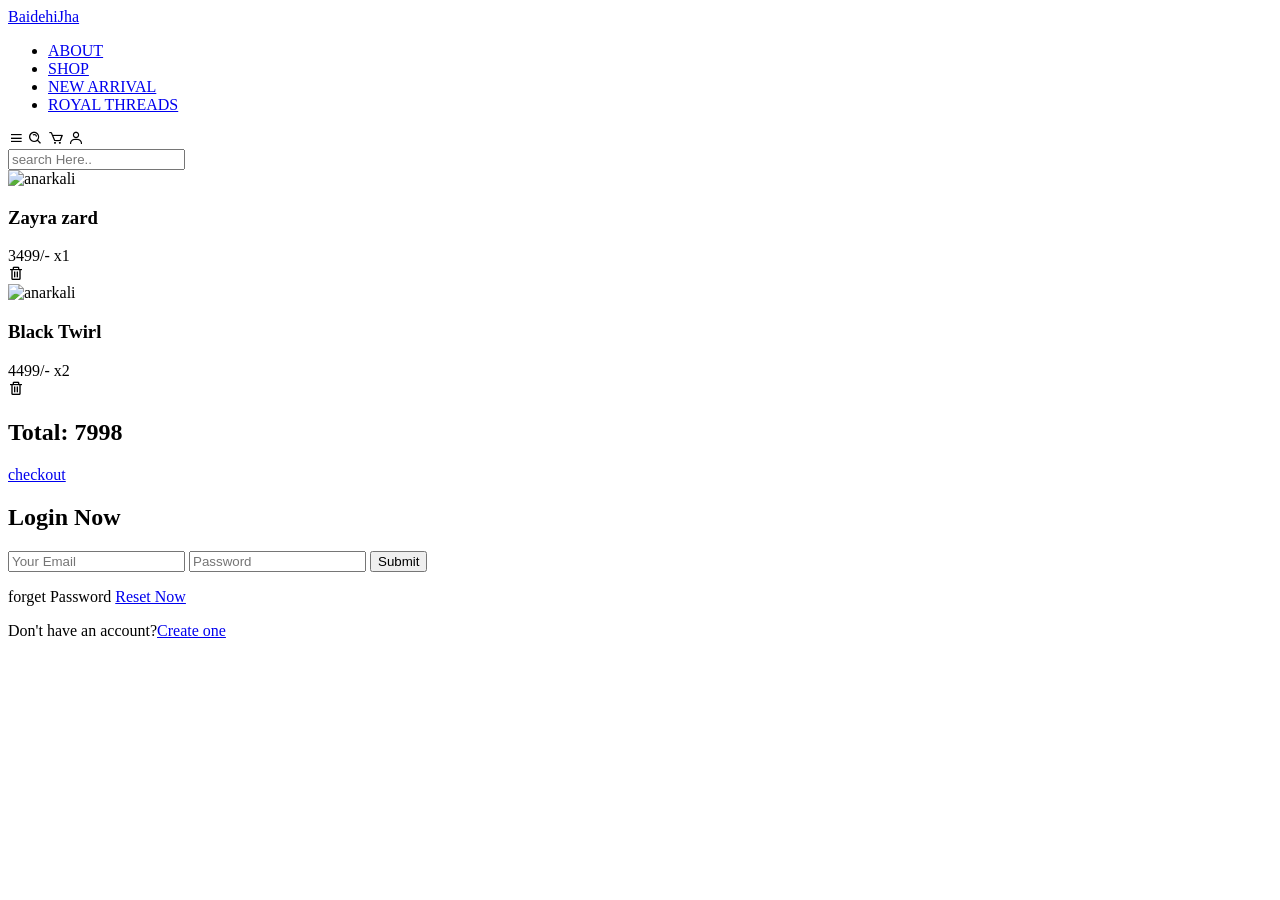
==== Index.html @ 0e264368 "Update Index.html Added the basic structure of the website." ====
<!DOCTYPE html>
<html lang="en">
<head>
    <meta charset="UTF-8">
    <meta name="viewport" content="width=device-width, initial-scale=1.0">
    <title>BaidehiJha-E commerce</title>
    <link rel="stylesheet" href="style.css">
    
    <link rel="stylesheet"
        href="https://cdn.jsdelivr.net/npm/boxicons@latest/css/boxicons.min.css">
       
    </head>
<body>
    <header>
        
            <a href="#" class="logo">BaidehiJha</a>
            <ul class="navbar">
                <li><a href="#PRODUCTS">ABOUT</a></li>
                <li><a href="#SHOP">SHOP</a></li>
                <li><a href="#new">NEW ARRIVAL</a></li>
                
                <li><a href="Royalthreads">ROYAL THREADS</a></li>
            </ul>
            <div class="header-icons">
                <i class="bx bx-menu" id="menu-icon"></i>
                <i class='bx  bx-search-alt' id="search-icon" ></i> 
                <i class='bx  bx-cart' id="cart-icon" ></i> 
                <i class='bx  bx-user' id="user" ></i> 
    
            </div>

        
       
        <div class="search-box">
            <input type="search" name="" id="" placeholder="search Here..">

        </div>
        <div class="cart">
            <div class="box">
            <img src="anarkali1.jpg" alt="anarkali">
            <div class="text">
                <h3>Zayra zard</h3>
                <span>3499/-</span>
                <span>x1</span>
            </div>
            <i class='bx  bx-trash'  ></i>
            </div>
            <div class="box">
                <img src="anarkali2.jpg" alt="anarkali">
                <div class="text">
                    <h3>Black Twirl</h3>
                    <span>4499/-</span>
                    <span>x2</span>
                </div>
                <i class='bx  bx-trash'  ></i>
            </div>
            <h2>Total: 7998</h2>
            <a href="#" class="btn">checkout</a>
        </div>
        <div class="user">
            <h2>Login Now</h2>
            <input type="email" placeholder="Your Email">
            <input type="password" placeholder="Password">
            <input type="submit" placeholder="login" class="login-btn">
            <p>forget Password <a href="#">Reset Now</a></p>
            <p>Don't have an account?<a href="#">Create one</a></p>

        </div>
    </header>
















    <script src="main.js"></script>
    
</body>
</html>
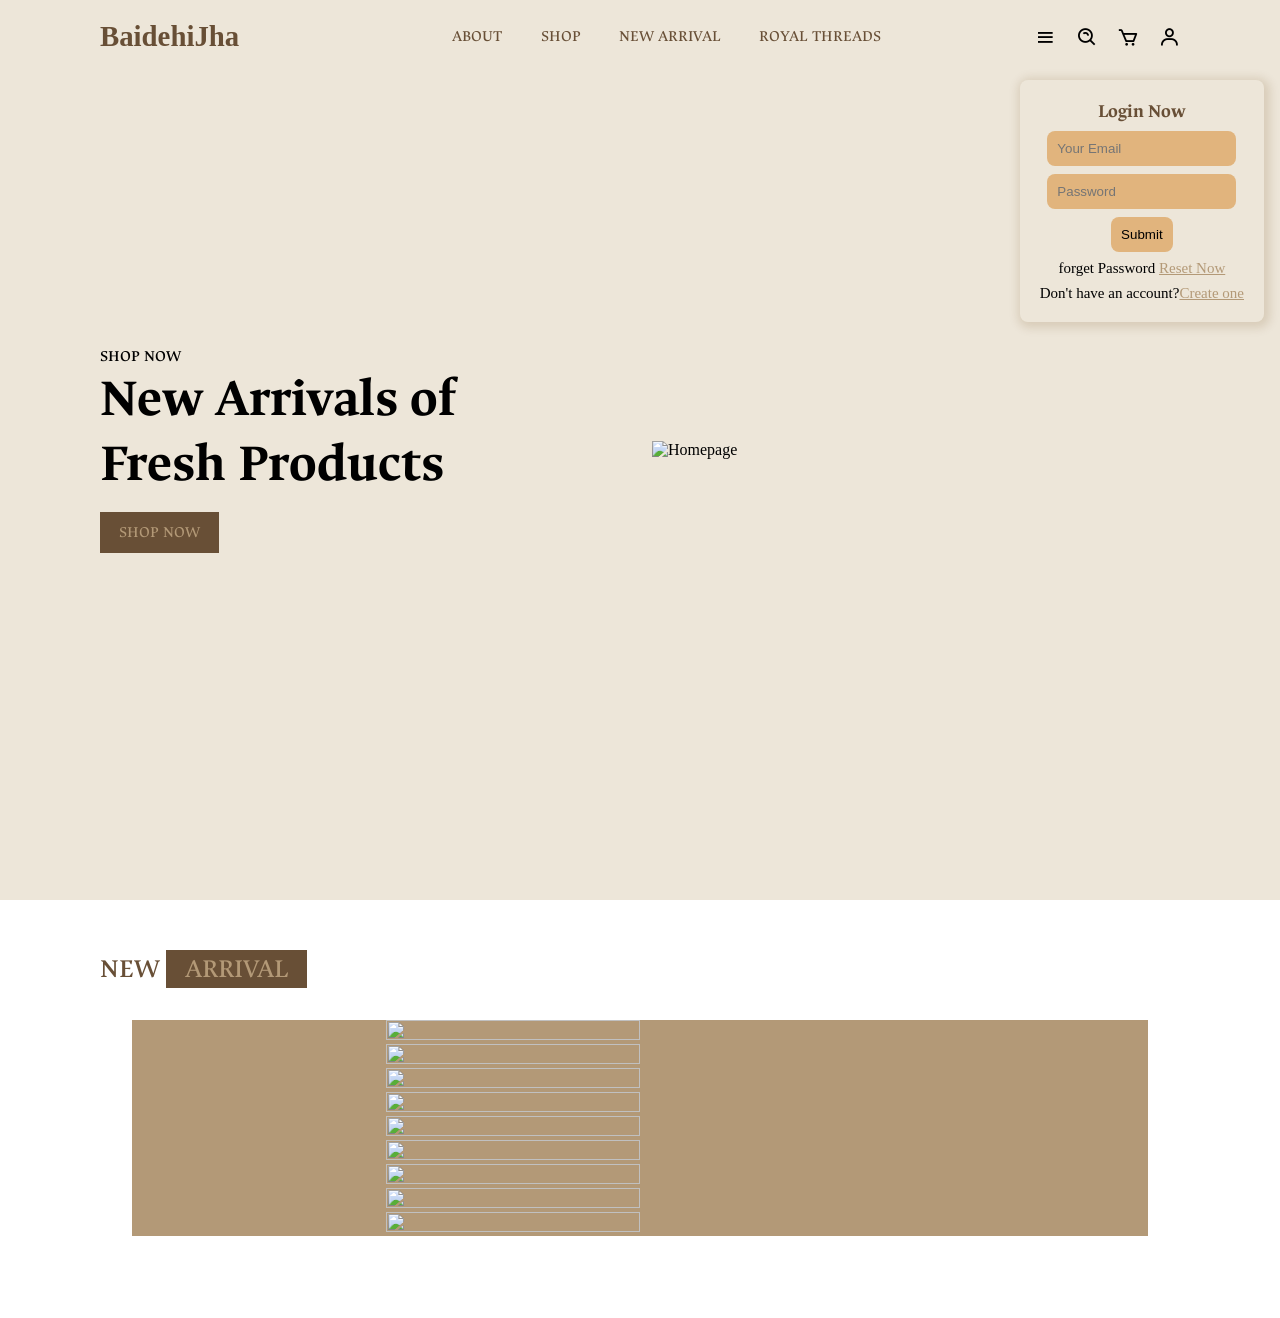
==== commit 3d9fbbb7: "Update Index.html" ====
--- a/Index.html
+++ b/Index.html
@@ -67,6 +67,103 @@
 
         </div>
     </header>
+     <section class="home" id="home">
+        <div class="home-text">
+            <span>Shop Now</span>
+            <h1>New Arrivals of<br> Fresh Products</h1>
+            <a href="#" class="btn">Shop Now</a>
+        </div>
+        <div class="home-img">
+            <img src="home3.jpg" alt="Homepage">
+        </div>
+         
+    </section>
+
+    <section class="new" id="new">
+        <div class="heading">
+            <h1>NEW <span>ARRIVAL</span></h1>
+        </div>
+        <div class="swiper new-arrival">
+            <div class="swiper-wrapper">
+               
+                <div class="swiper-slide box">
+                    <img src="home.jpg">
+                    <div class="content">
+                        <a href="#" class="btn">BUY NOW</a>
+                    </div>
+                </div>
+                <div class="swiper-slide box">
+                    <img src="home2.jpg">
+                    <div class="content">
+                        <a href="#" class="btn">BUY NOW</a>
+                    </div>
+                </div>
+                <div class="swiper-slide box">
+                    <img src="home8.jpg">
+                    <div class="content">
+                        <a href="#" class="btn">BUY NOW</a>
+                    </div>
+                </div>
+                <div class="swiper-slide box">
+                    <img src="home4.jpg">
+                    <div class="content">
+                        <a href="#" class="btn">BUY NOW</a>
+                    </div>
+                </div>
+                <div class="swiper-slide box">
+                    <img src="home5.jpg">
+                    <div class="content">
+                        <a href="#" class="btn">BUY NOW</a>
+                    </div>
+                </div>
+                <div class="swiper-slide box">
+                    <img src="home6.jpg">
+                    <div class="content">
+                        <a href="#" class="btn">BUY NOW</a>
+                    </div>
+                </div>
+                <div class="swiper-slide box">
+                    <img src="home7.jpg">
+                    <div class="content">
+                        <a href="#" class="btn">BUY NOW</a>
+                    </div>
+                </div>
+                <div class="swiper-slide box">
+                    <img src="home81.jpg">
+                    <div class="content">
+                        <a href="#" class="btn">BUY NOW</a>
+                    </div>
+                </div>
+                <div class="swiper-slide box">
+                    <img src="home9.jpg">
+                    <div class="content">
+                        <a href="#" class="btn">BUY NOW</a>
+                    </div>
+                </div>
+            </div>
+        </div>
+    </section>
+
+
+
+
+
+
+
+
+
+
+
+
+
+
+
+     <!-- Swiper JS -->
+  <script src="https://cdn.jsdelivr.net/npm/swiper@11/swiper-bundle.min.js"></script>
+    <script src="main.js"></script>
+    
+</body>
+</html>
 
 
 
@@ -83,7 +180,4 @@
 
 
 
-    <script src="main.js"></script>
-    
-</body>
-</html>
+
--- a/style.css
+++ b/style.css
@@ -0,0 +1,302 @@
+/*google fonts*/
+@import url('https://fonts.googleapis.com/css2?family=Ancizar+Serif:ital,wght@0,300..900;1,300..900&display=swap');
+
+    @font-face {
+        font-family: 'Ancizar Serif';
+        src: url('./fonts/AncizarSerif.woff2') format('woff2'),
+             url('./fonts/AncizarSerif.woff') format('woff');
+        font-weight: normal;
+        font-style: normal;
+
+      }
+      *{
+        box-sizing:border-box;
+        text-decoration: none;
+        scroll-behavior: smooth;
+        scroll-padding-top: 2rem;
+      margin: 0;
+      padding: 0;
+      }
+     
+      body {
+        font-family: 'Ancizar Serif', serif;
+      }
+    :root{
+        --main-color:#EDE6D9;
+        --second-color:#B39977;
+        --text-color:#684F36;
+        --bg-color:var(--second-color);
+        /*Box Shadow*/
+        --box-shadow:2px 2px 10px 4px rgba(99, 58, 6, 0.15); /*15 percent opacity */
+         
+    }
+    html::-webkit-scrollbar{
+        width: 0.5rem;
+    }
+    html::-webkit-scrollbar-thumb{
+        background: transparent;
+        
+    }
+    
+    html::-webkit-scrollbar-track{
+        background: var(--text-color);
+        border-radius: 5rem;
+    }
+    .btn{
+        padding: 0.7rem 1.2rem;
+        background: var(--text-color);
+        color: var(--bg-color);
+        font-weight: 500;
+        display: inline-block;
+        text-transform: uppercase;
+        clip-path: polygon(100%, 93%,50%,86% 99%,0% 100%,7% 47%,13% 0%);
+
+    }
+    .btn:hover{
+        color: beige;
+        letter-spacing: 2px;
+        transition: 0.2s;
+    }
+    img{
+        width: 100%;
+    }
+    section{
+        padding: 50px 100px;
+    }
+    header{
+        position: fixed;
+        width: 100%;
+        top: 0;
+        right: 0;
+        z-index: 1000;
+        display: flex;
+        align-items: center;
+       
+        justify-content: space-between;
+        padding: 20px 100px;
+        transition: 0.7s linear;
+    }
+    .logo{
+        display: flex;
+        align-items: center;
+        font-family: Georgia, 'Times New Roman', Times, serif;
+        font-size: 1.8rem;
+        font-weight: 600;
+        color: #684F36;
+        flex-shrink: 0;
+        margin-right: 60px;
+    }
+
+    .navbar{
+        display: flex;
+        gap: 2.4rem ;
+        
+        list-style: none;
+    }
+    .navbar a{
+        font-size: 1rem;
+        font-weight: 500;
+        color: var(--text-color);
+        text-decoration: none;
+
+
+    }
+    .navbar li{
+        list-style: none;
+    }
+    .navbar a:hover{
+        color: var(--main-color);
+    }
+    .header-icons{
+        font-size: 22px ;
+        display: flex;
+        align-items: center;
+        gap: 1.2rem;
+        cursor: pointer;
+        z-index: 10000;
+    }
+    .search-box{
+        position: absolute;
+        top: 110%;
+        right: -100%;
+
+    }
+    .search-box input{
+        padding: 10px;
+        border:none;
+        outline: none;
+        border-radius: 0.5rem;
+        width: 280px;
+        box-shadow:var(--box-shadow);
+    }
+    .search-box.active{
+        right: 1rem;
+        transition: 0.2s;
+    }
+    .cart{
+        position: absolute;
+        top:110%;right: -100%;
+        display: flex;
+        flex-direction: column;
+        align-items: center;
+        row-gap: 0.5rem;
+        background: var(--bg-color);
+        padding: 20px;
+        border-radius: 0.5rem;
+        box-shadow: var(--box-shadow);
+        width: 300px;
+    }
+   .cart .box img{
+    width: 80px;
+    border-radius: 5px;
+    }
+    .cart .box{
+        display: flex;
+        align-items: center;
+        column-gap: 1rem;
+        width: 100%;
+    }
+    
+    .cart.box .text h3{
+        font-size: 1rem;
+    }
+    .cart.box .text span{
+        font-size: 0.9rem;
+        display: block;
+        color: var(--text-color);
+    }
+    
+    
+    .cart.box.bx{
+        font-size: 24px;
+    }
+    .cart h2{
+        font-size: 1.1rem;
+        font-weight: 600;
+    }
+    .cart.active{
+        right: 1rem;
+        transition: 0.2s;
+    }
+    body.cart-open .overlay-container{
+        filter: blur(5px);
+        pointer-events: none;
+    }
+    .user{
+        position: absolute;
+        right: 1rem;
+        top: 110%;
+        display: flex;
+        flex-direction: column;
+        align-items: center;
+        row-gap: 0.5rem;
+        background-color: var(--main-color);
+        padding: 20px;
+        border-radius: 0.5rem;
+        box-shadow: var(--box-shadow);
+    }
+    .user h2{
+        font-size: 1.2rem;
+        color: var(--text-color);
+    }
+    .user .login-btn:hover{
+        background-color: var(--second-color);
+    }
+    .user input{
+        border: #684F36;
+        outline: none;
+        background-color: rgb(225, 180, 125);
+        padding: 10px;
+        border-radius: 0.5rem;
+        width: 100;
+    }
+    .user p{
+        font-size: 0.938rem;
+
+    }
+    .user a{
+        text-decoration: underline;
+        color: var(--second-color);
+    }
+   .user.active{
+        right: 1rem;
+        transition: 0.2s;
+    }
+    .home{
+        width: 100%;
+        min-height: 100vh;
+        display: grid;
+        grid-template-columns: repeat(auto-fit,minmax(17rem,1fr));
+        align-items: center;
+        gap: 1.5rem;
+        background: var(--main-color);
+
+
+    }
+    .home-text span{
+        font-weight: 600;
+       text-transform: uppercase;
+
+
+    }
+    .home-text h1{
+        font-size: 3.4rem;
+        margin-bottom: 1rem;
+
+    }
+    .heading h1{
+        font-size: 1.7rem;
+        font-weight: 600;
+        text-transform: capitalize;
+        color: var(--text-color);
+    }
+    .heading span{
+        padding: 0.2rem 1.2rem;
+        background: var(--text-color);
+        color: var(--bg-color);
+        font-weight: 500;
+        display: inline-block;
+        text-transform: uppercase;
+        clip-path: polygon(100%, 93%,50%,86% 99%,0% 100%,7% 47%,13% 0%);
+    }
+    .new-arrival{
+        margin: 2rem;
+
+
+    }
+    .new-arrival .box{
+        position: relative;
+        overflow: hidden;
+        background: var(--second-color);
+        height: 100%;
+        width: 100%;
+      
+    }
+    .new-arrival .box img{
+        background: var(--second-color);
+        width: 50%;
+        height: 50%;
+        object-fit: cover;
+        margin-left: 25%;
+        
+    }
+    .new-arrival .box .content{
+        position: absolute;
+        top: -100%;
+        right: 0;
+        width: 100%;
+        height: 100%;
+        display: flex;
+        align-items: center;
+        justify-content: center;
+        background: hsl(0, 0%, 91%, 0.5);
+        overflow: hidden;
+
+
+
+    }
+    .new-arrival .box:hover .content{
+        top: 0;
+        transition: 0.2s;
+    }
+   
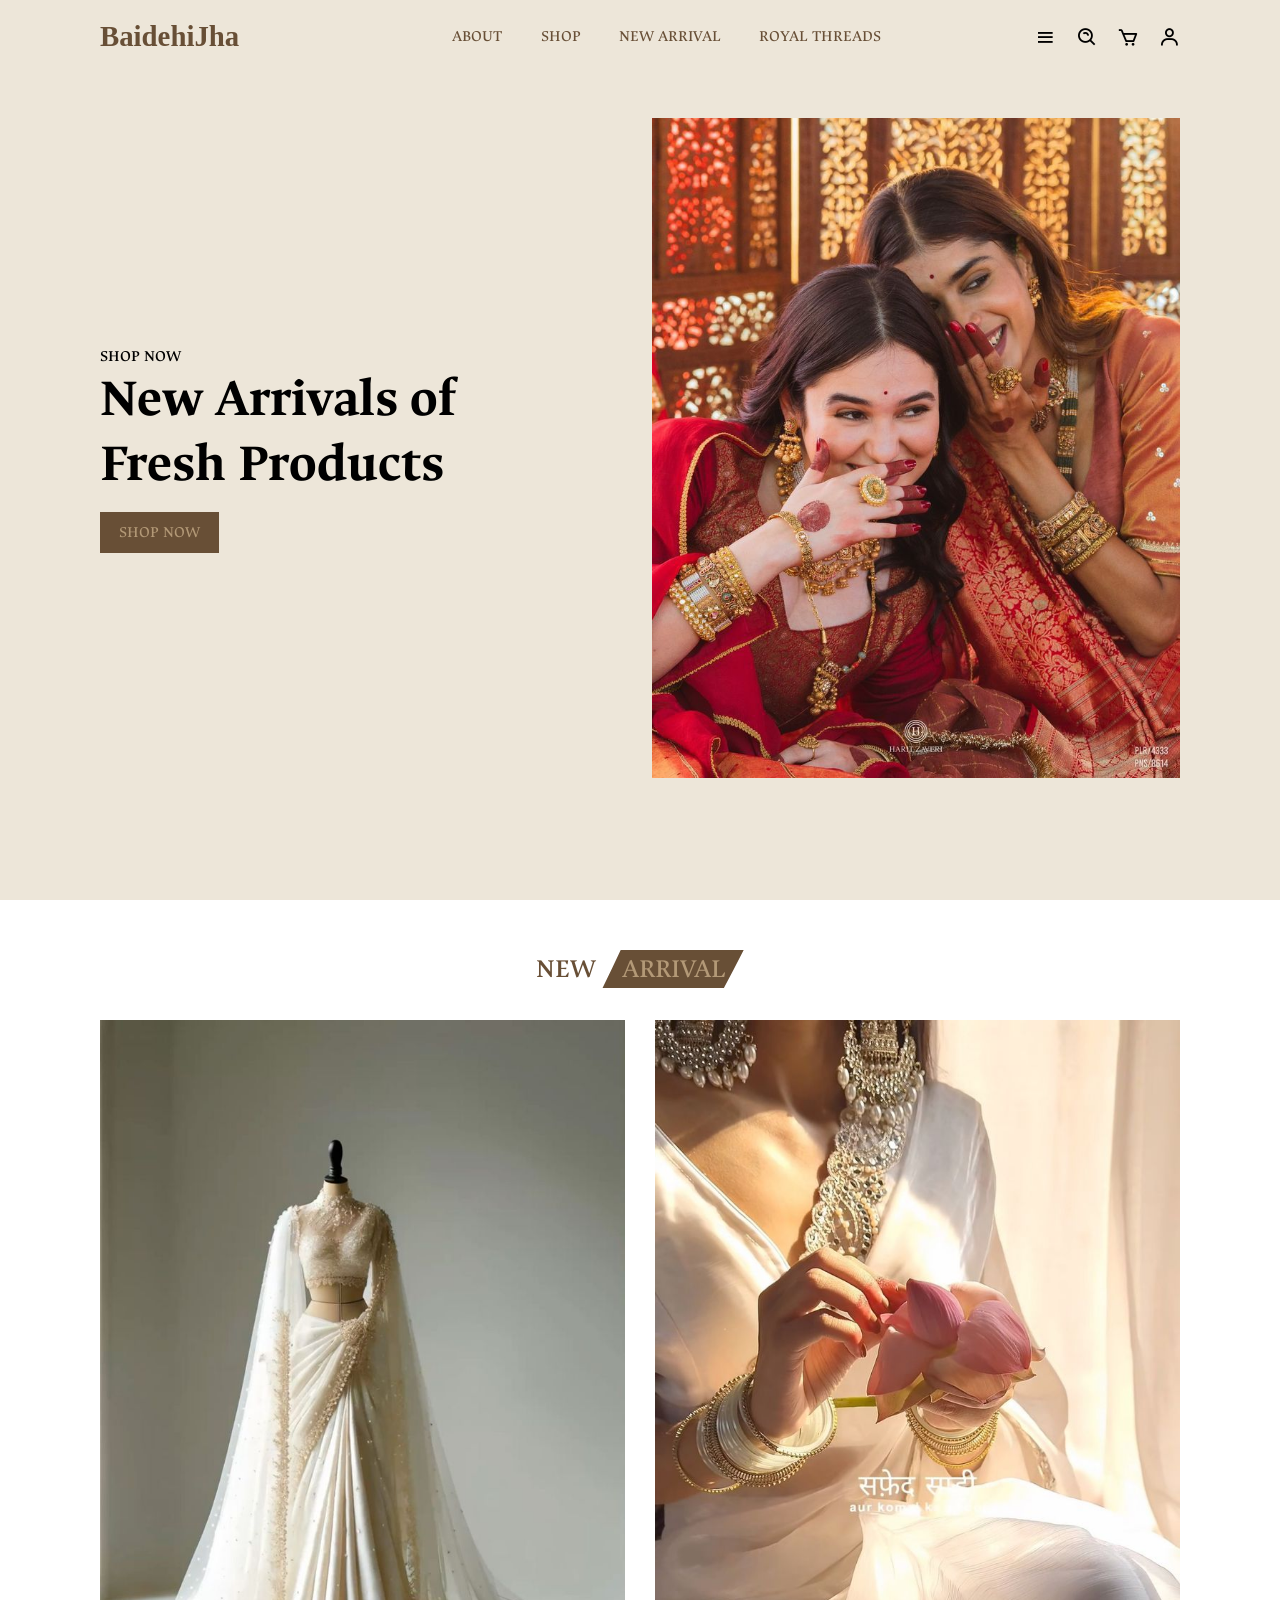
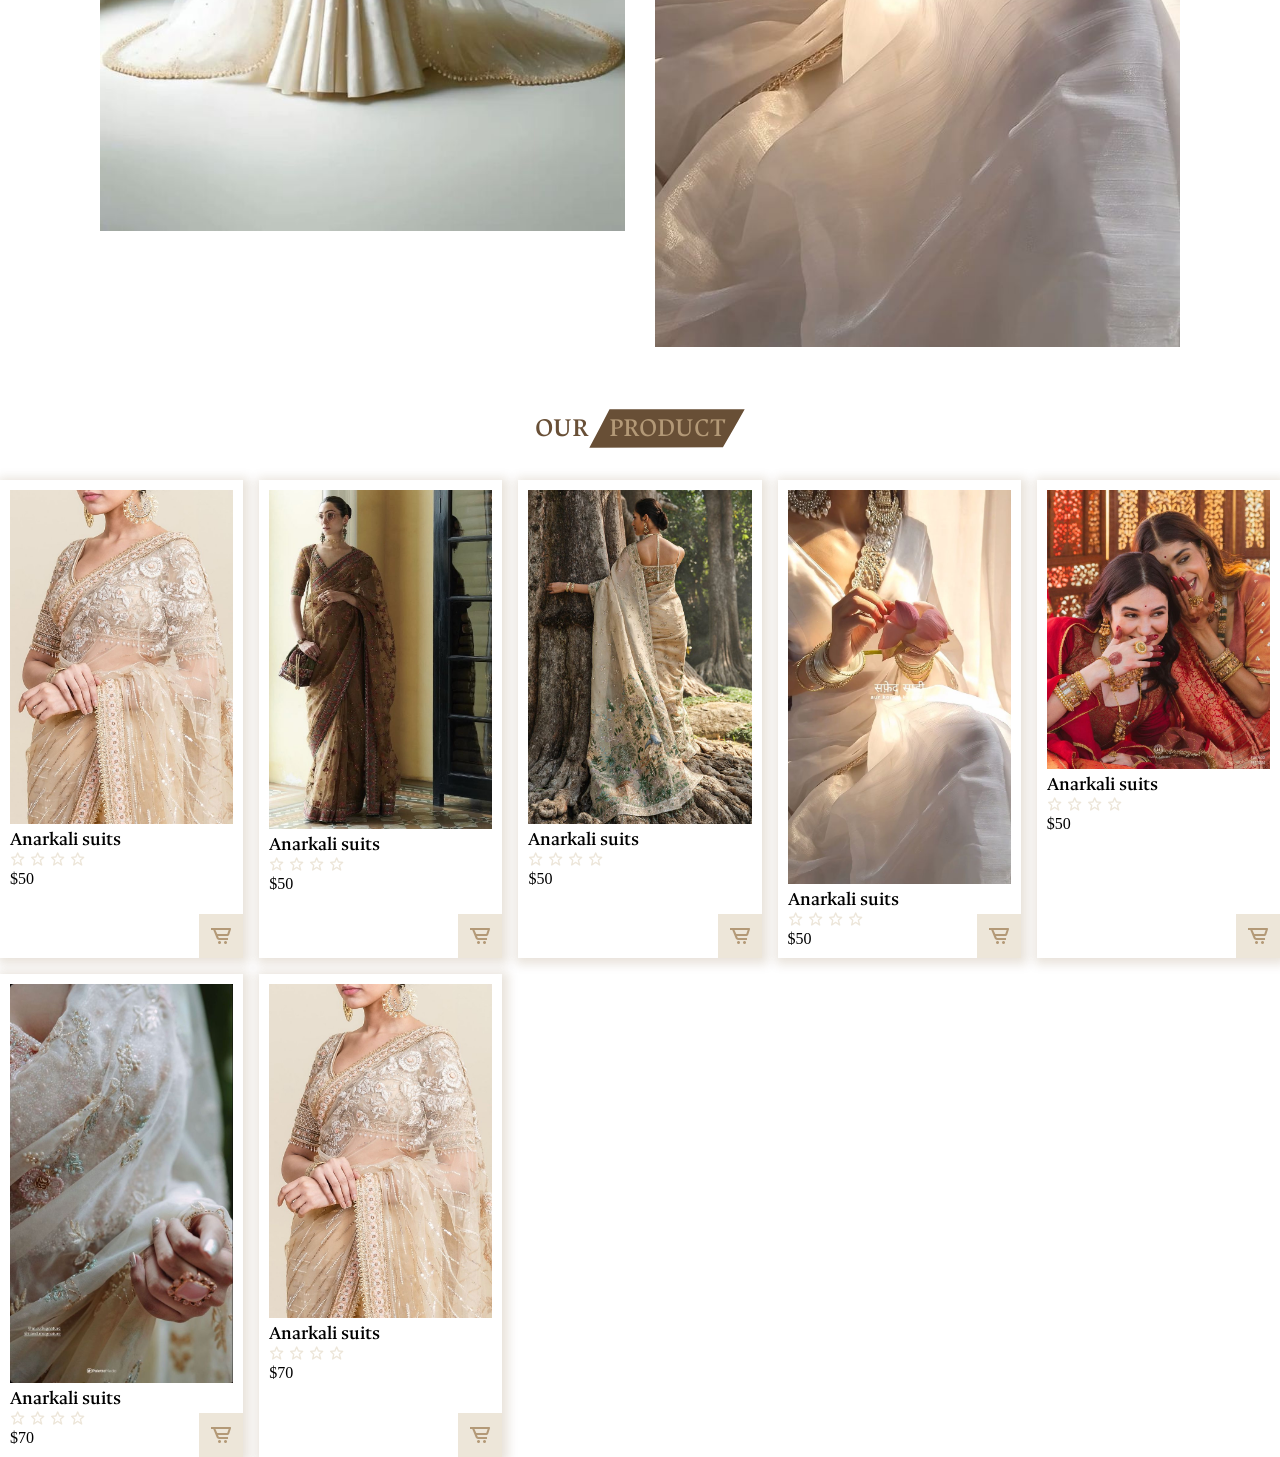
==== commit 00a0784f: "FIXED SXROLLING" ====
--- a/Index.html
+++ b/Index.html
@@ -8,7 +8,9 @@
     
     <link rel="stylesheet"
         href="https://cdn.jsdelivr.net/npm/boxicons@latest/css/boxicons.min.css">
-       
+    
+    
+    <link rel="stylesheet" href="https://cdn.jsdelivr.net/npm/swiper/swiper-bundle.min.css" />
     </head>
 <body>
     <header>
@@ -78,6 +80,7 @@
         </div>
          
     </section>
+    <!--new arrival-->
 
     <section class="new" id="new">
         <div class="heading">
@@ -85,8 +88,7 @@
         </div>
         <div class="swiper new-arrival">
             <div class="swiper-wrapper">
-               
-                <div class="swiper-slide box">
+               <div class="swiper-slide box">
                     <img src="home.jpg">
                     <div class="content">
                         <a href="#" class="btn">BUY NOW</a>
@@ -143,6 +145,126 @@
             </div>
         </div>
     </section>
+        <div class="product" id="product">
+        <div class="heading">
+            <h1>OUR<span>PRODUCT</span></h1>
+        </div>
+        <div class="product-container">
+            <div class="box">
+                <img src="home7.jpg" alt="">
+                <div class="content">
+                    <h2>Anarkali suits</h2>
+                    <div class="stars">
+                        <i class='bx  bx-star'  ></i>
+                        <i class='bx  bx-star'  ></i>
+                        <i class='bx  bx-star'  ></i>
+                        <i class='bx  bx-star'  ></i>
+                        <i class='bx  bx-star-half'  ></i> 
+
+                    </div>
+                    <span>$50</span>
+                    <i class='bx  bx-cart-alt'  ></i> 
+                </div>
+            </div>
+            <div class="box">
+                <img src="home6.jpg" alt="">
+                <div class="content">
+                    <h2>Anarkali suits</h2>
+                    <div class="stars">
+                        <i class='bx  bx-star'  ></i>
+                        <i class='bx  bx-star'  ></i>
+                        <i class='bx  bx-star'  ></i>
+                        <i class='bx  bx-star'  ></i>
+                        <i class='bx  bx-star-half'  ></i> 
+
+                    </div>
+                    <span>$50</span>
+                    <i class='bx  bx-cart-alt'  ></i> 
+                </div>
+            </div>
+            <div class="box">
+                <img src="home5.jpg" alt="">
+                <div class="content">
+                    <h2>Anarkali suits</h2>
+                    <div class="stars">
+                        <i class='bx  bx-star'  ></i>
+                        <i class='bx  bx-star'  ></i>
+                        <i class='bx  bx-star'  ></i>
+                        <i class='bx  bx-star'  ></i>
+                        <i class='bx  bx-star-half'  ></i> 
+
+                    </div>
+                    <span>$50</span>
+                    <i class='bx  bx-cart-alt'  ></i> 
+                </div>
+            </div>
+            <div class="box">
+                <img src="home2.jpg" alt="">
+                <div class="content">
+                    <h2>Anarkali suits</h2>
+                    <div class="stars">
+                        <i class='bx  bx-star'  ></i>
+                        <i class='bx  bx-star'  ></i>
+                        <i class='bx  bx-star'  ></i>
+                        <i class='bx  bx-star'  ></i>
+                        <i class='bx  bx-star-half'  ></i> 
+
+                    </div>
+                    <span>$50</span>
+                    <i class='bx  bx-cart-alt'  ></i> 
+                </div>
+            </div>
+            <div class="box">
+                <img src="home3.jpg" alt="">
+                <div class="content">
+                    <h2>Anarkali suits</h2>
+                    <div class="stars">
+                        <i class='bx  bx-star'  ></i>
+                        <i class='bx  bx-star'  ></i>
+                        <i class='bx  bx-star'  ></i>
+                        <i class='bx  bx-star'  ></i>
+                        <i class='bx  bx-star-half'  ></i> 
+
+                    </div>
+                    <span>$50</span>
+                    <i class='bx  bx-cart-alt'  ></i> 
+                </div>
+            </div>
+             <div class="box">
+                <img src="home9.jpg" alt="">
+                <div class="content">
+                    <h2>Anarkali suits</h2>
+                    <div class="stars">
+                        <i class='bx  bx-star'  ></i>
+                        <i class='bx  bx-star'  ></i>
+                        <i class='bx  bx-star'  ></i>
+                        <i class='bx  bx-star'  ></i>
+                        <i class='bx  bx-star-half'  ></i> 
+
+                    </div>
+                    <span>$70</span>
+                    <i class='bx  bx-cart-alt'  ></i> 
+                </div>
+            </div>
+            <div class="box">
+                <img src="home7.jpg" alt="">
+                <div class="content">
+                    <h2>Anarkali suits</h2>
+                    <div class="stars">
+                        <i class='bx  bx-star'  ></i>
+                        <i class='bx  bx-star'  ></i>
+                        <i class='bx  bx-star'  ></i>
+                        <i class='bx  bx-star'  ></i>
+                        <i class='bx  bx-star-half'  ></i> 
+
+                    </div>
+                    <span>$70</span>
+                    <i class='bx  bx-cart-alt'  ></i> 
+                </div>
+            </div>
+            
+        </div>
+    </div>
 
 
 
@@ -159,7 +281,8 @@
 
 
      <!-- Swiper JS -->
-  <script src="https://cdn.jsdelivr.net/npm/swiper@11/swiper-bundle.min.js"></script>
+<script src="https://cdn.jsdelivr.net/npm/swiper/swiper-bundle.min.js"></script>
+
     <script src="main.js"></script>
     
 </body>
--- a/style.css
+++ b/style.css
@@ -178,13 +178,9 @@
         right: 1rem;
         transition: 0.2s;
     }
-    body.cart-open .overlay-container{
-        filter: blur(5px);
-        pointer-events: none;
-    }
     .user{
         position: absolute;
-        right: 1rem;
+        right: -100%;/*EARLIER 1REM AFTER ACTIVE -100%*/
         top: 110%;
         display: flex;
         flex-direction: column;
@@ -198,6 +194,14 @@
     .user h2{
         font-size: 1.2rem;
         color: var(--text-color);
+    }
+    .user .login-btn{
+        background: var(--main-color);
+        color: var(--bg-color);
+        font-size: 1rem;
+        text-transform: uppercase;
+        font-weight: 500;
+        cursor: pointer;
     }
     .user .login-btn:hover{
         background-color: var(--second-color);
@@ -216,9 +220,9 @@
     }
     .user a{
         text-decoration: underline;
-        color: var(--second-color);
-    }
-   .user.active{
+        color: rgb(88, 51, 6)
+    }
+    .user.active{
         right: 1rem;
         transition: 0.2s;
     }
@@ -243,6 +247,9 @@
         font-size: 3.4rem;
         margin-bottom: 1rem;
 
+    }
+    .heading{
+        text-align: center;
     }
     .heading h1{
         font-size: 1.7rem;
@@ -257,10 +264,10 @@
         font-weight: 500;
         display: inline-block;
         text-transform: uppercase;
-        clip-path: polygon(100%, 93%,50%,86% 99%,0% 100%,7% 47%,13% 0%);
+        clip-path: polygon(100% 0, 93% 50%,86% 99%,0% 100%,7% 47%,13% 0%);
     }
     .new-arrival{
-        margin: 2rem;
+        margin-top: 2rem;
 
 
     }
@@ -268,17 +275,15 @@
         position: relative;
         overflow: hidden;
         background: var(--second-color);
-        height: 100%;
-        width: 100%;
+        
       
     }
     .new-arrival .box img{
         background: var(--second-color);
-        width: 50%;
-        height: 50%;
+        width: 100%;
+        height: auto;
         object-fit: cover;
-        margin-left: 25%;
-        
+        display: block;
     }
     .new-arrival .box .content{
         position: absolute;
@@ -291,6 +296,8 @@
         justify-content: center;
         background: hsl(0, 0%, 91%, 0.5);
         overflow: hidden;
+        transition: top 0.3s ease;
+
 
 
 
@@ -299,4 +306,86 @@
         top: 0;
         transition: 0.2s;
     }
-   
+    .product-container{
+        display: grid;
+        grid-template-columns: repeat(auto-fit,minmax(240px,auto));
+        gap: 1rem;
+        margin-top: 2rem;
+    }
+    .product-container .box{
+        position:relative;
+        padding: 10px;
+        box-shadow: var(--box-shadow);
+
+    }
+    .product-container .box .content h2{
+        font-size: 1.2rem;
+        font-weight: 600;
+    }
+    .product-container .box .content .stars .bx{
+        color: var(--main-color);
+
+    }
+    .product-container .box  .bx-cart-alt{
+        position: absolute;
+        bottom: 0;
+        right: 0;
+        padding: 10px;
+        font-size: 24px;
+        background: var(--main-color);
+        color: var(--bg-color);
+    }
+    .product-container .box .bx-cart-alt:hover{
+        background: var(--text-color);
+    }
+    .product-container .box:hover img{
+        -webkit-transform: scaleX(-1); /*turns the image upside down for the below mentioned time period IF USED WITHOUT X */
+        transform: scaleX(-1);
+        transition: 0.5s;
+    }
+    .reviews-container{
+        display: grid;
+        grid-template-columns: repeat(auto-fit,minmax(240px,auto));
+        gap: 1rem;
+        margin-top: 2rem;
+    }
+    .reviews-container .box{
+        padding: 10px;
+        border: 2px solid var(--text-color);
+        border-radius: 0.5rem;
+        text-align: center;
+        box-shadow: var(--box-shadow);
+    }
+    .reviews-container .box img{
+        width: 100px;
+        height: 100px;
+        object-fit: cover;
+        border-radius: 10%;
+
+    }
+    .reviews-container .box .stars .bx{
+        color: var(--main-color);
+    }
+    .reviews-container .box{
+        font-size: 1.2;
+        font-style: italic;
+        margin: 0.5rem 0.5rem;
+        font-weight: 600;
+    }
+    .reviews-container .box:hover{
+        background: var(--text-color);
+        color: var(--main-color);
+    }
+    .swiper {
+    width: 100%;
+    padding: 2rem 0;
+    }
+
+    .swiper-wrapper {
+    display: flex;
+    }
+
+    .swiper-slide {
+    flex-shrink: 0;
+    width: auto;
+    }
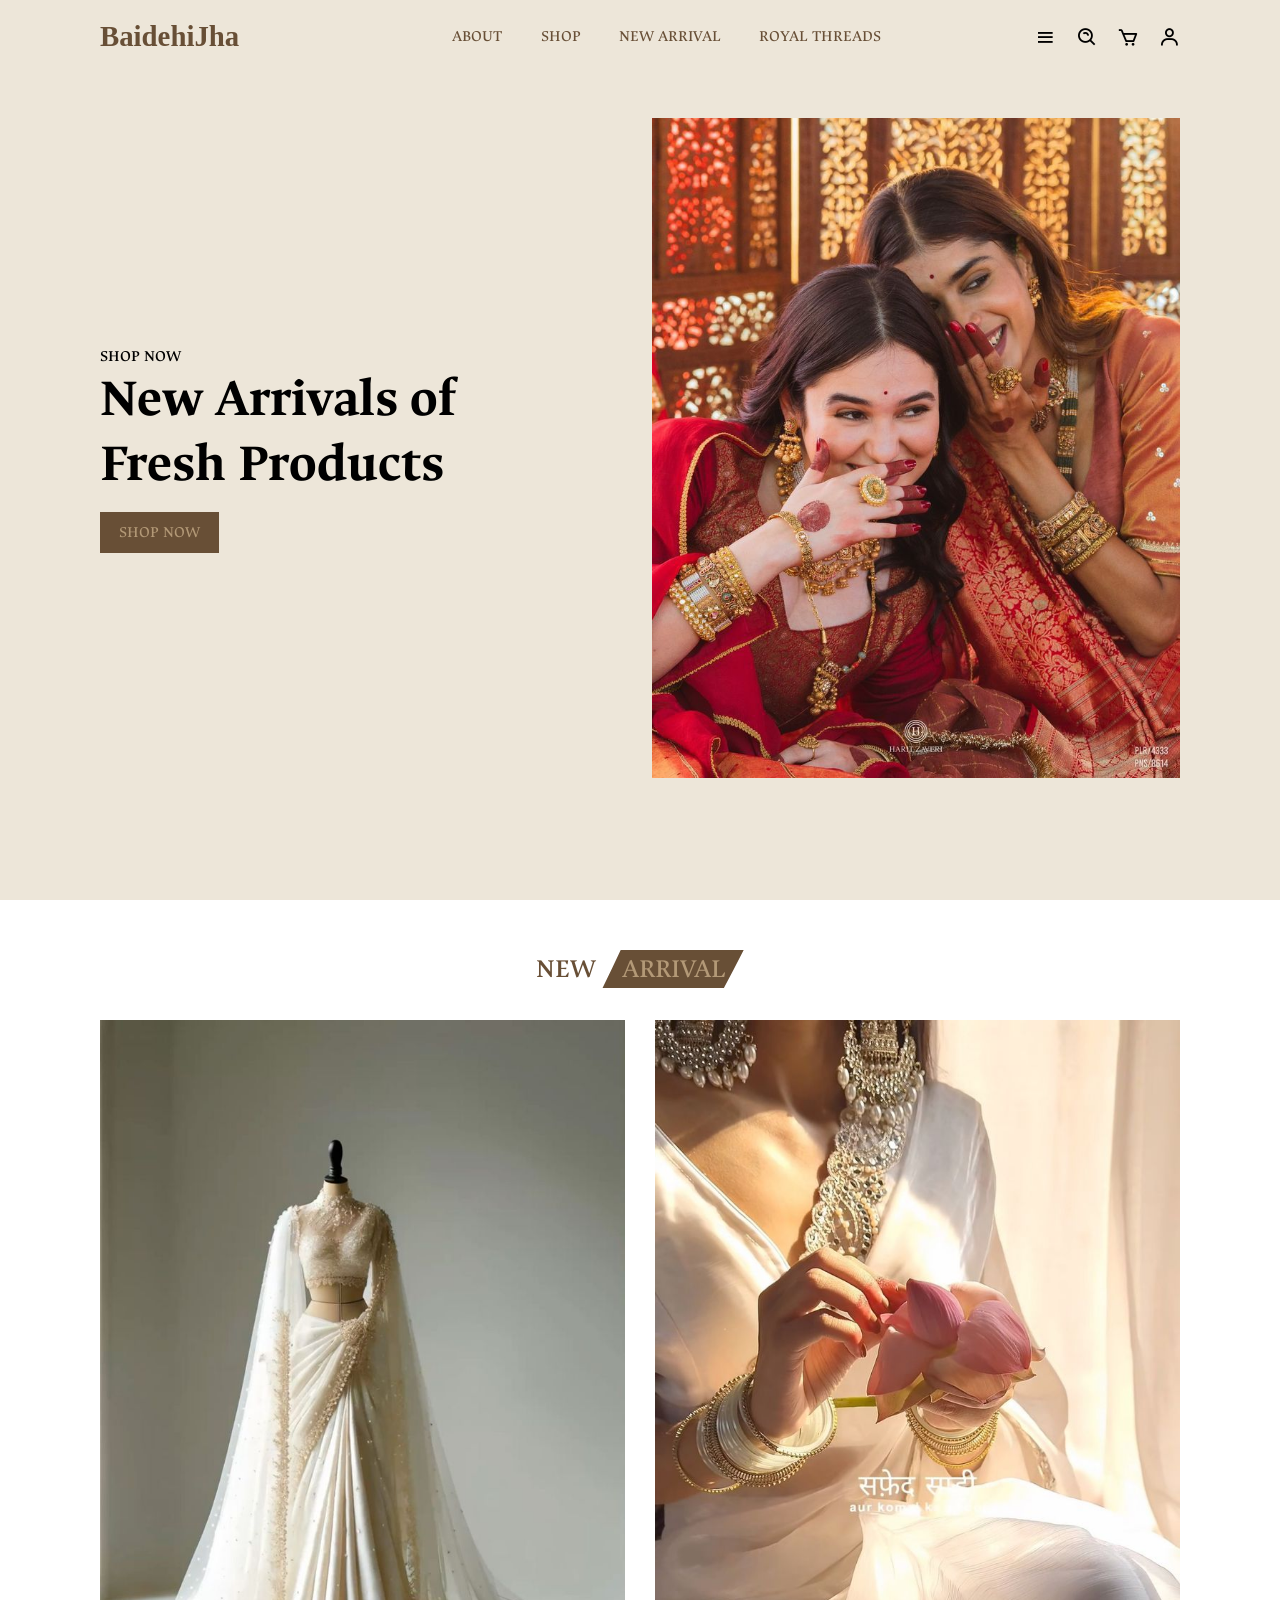
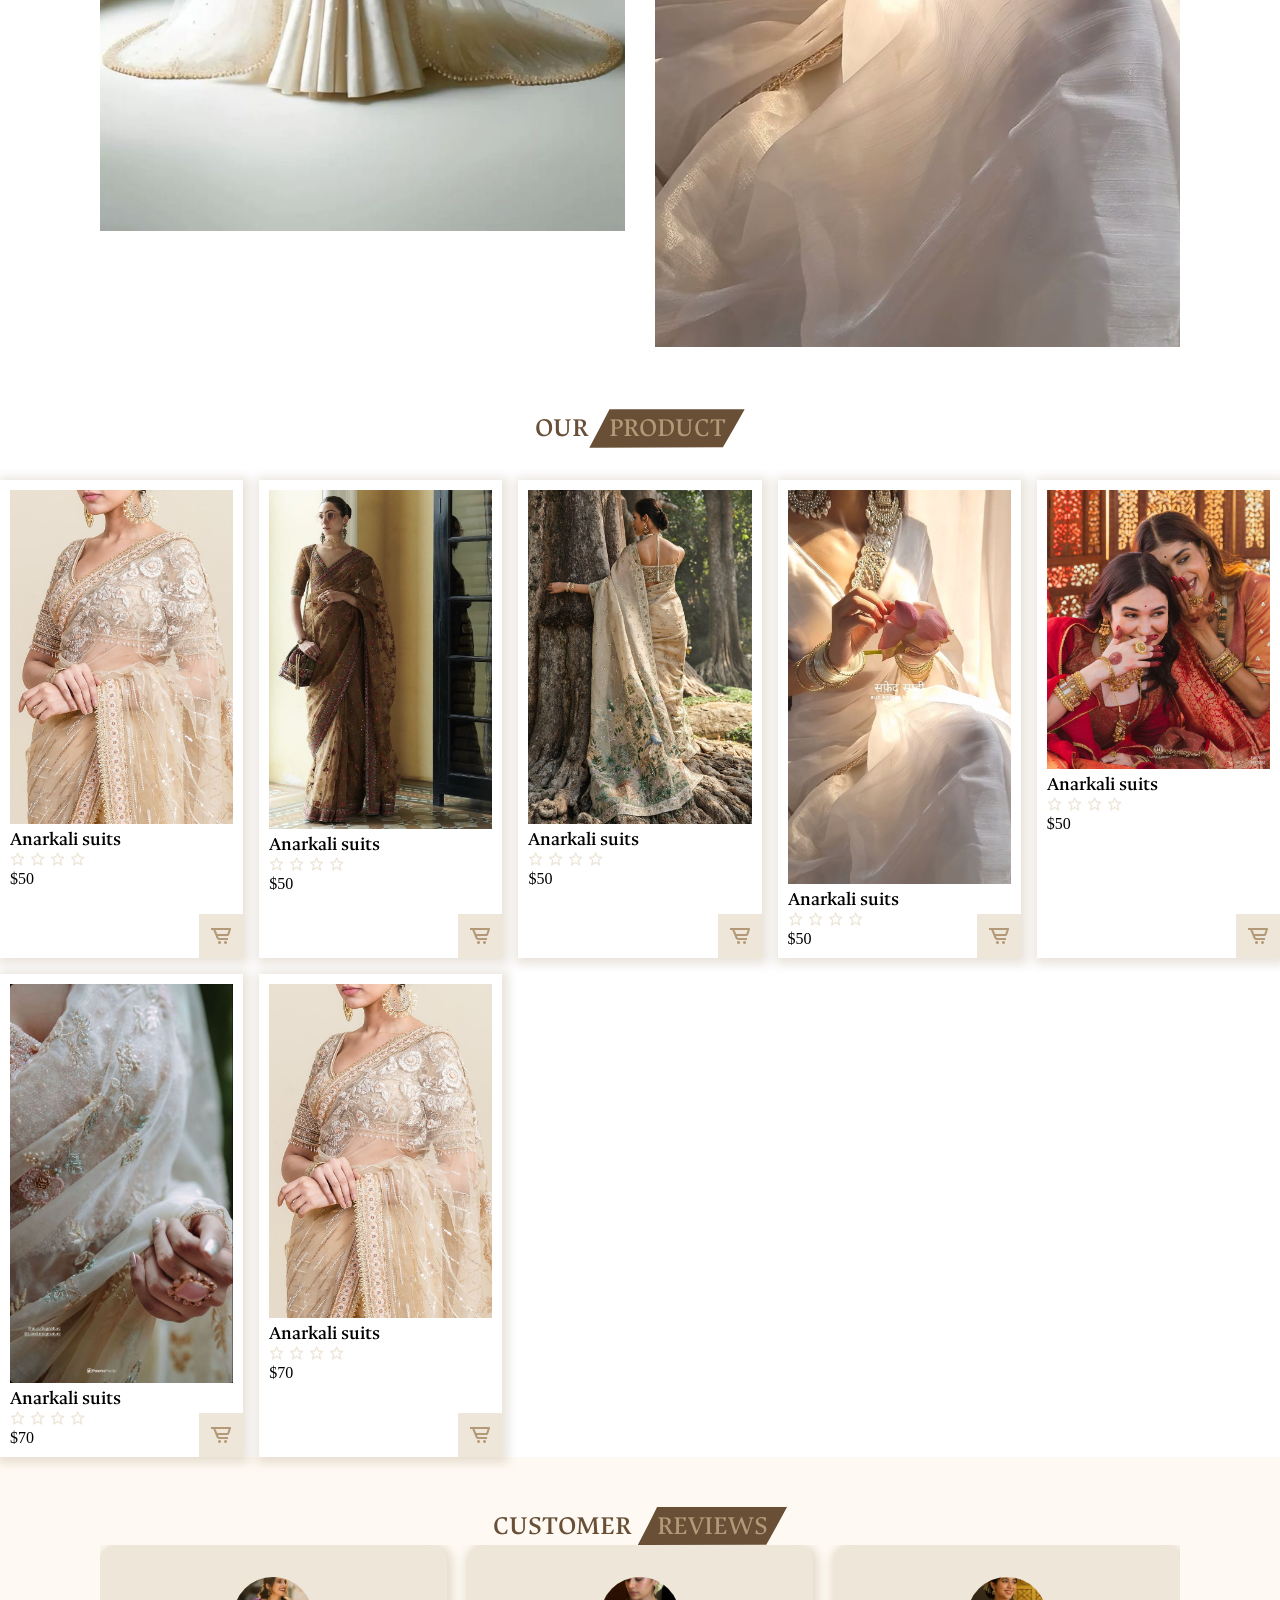
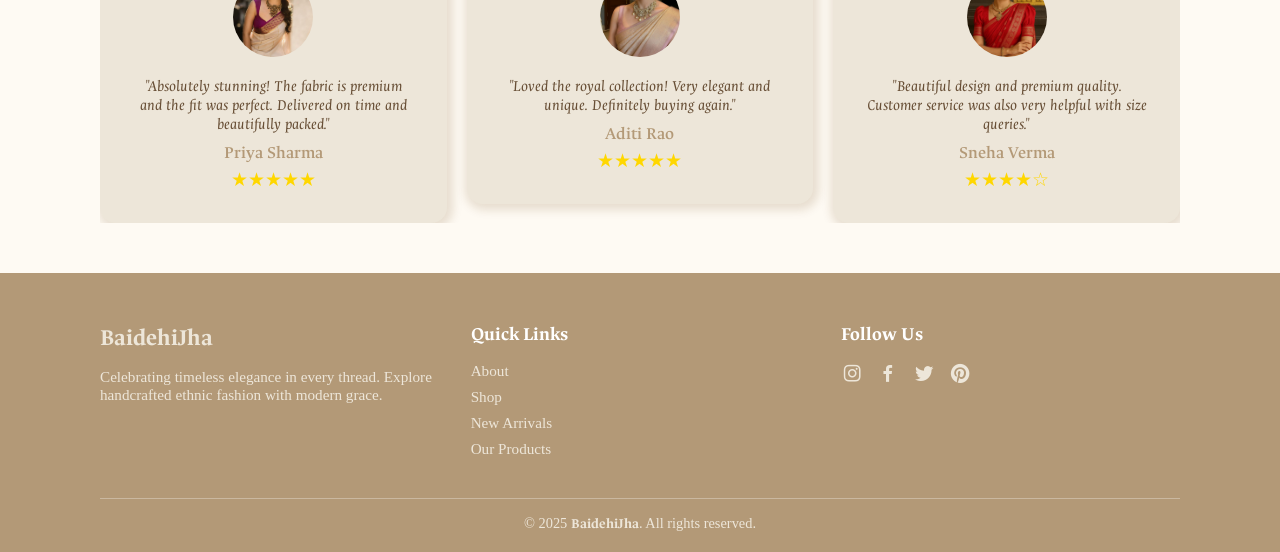
==== commit e0c485e6: "footer and reviews" ====
--- a/Index.html
+++ b/Index.html
@@ -265,6 +265,108 @@
             
         </div>
     </div>
+    <!-- Reviews Section -->
+<section class="reviews" id="reviews">
+  <div class="heading">
+    <h1>CUSTOMER <span>REVIEWS</span></h1>
+  </div>
+  <div class="swiper review-slider">
+    <div class="swiper-wrapper">
+      <!-- Slide 1 -->
+      <div class="swiper-slide box">
+        <img src="./r1.jpg" alt="user">
+        <p>"Absolutely stunning! The fabric is premium and the fit was perfect. Delivered on time and beautifully packed."</p>
+        <h3>Priya Sharma</h3>
+        <div class="stars">
+          ★★★★★
+        </div>
+      </div>
+
+      <!-- Slide 2 -->
+      <div class="swiper-slide box">
+        <img src="./r2.jpg" alt="user">
+        <p>"Loved the royal collection! Very elegant and unique. Definitely buying again."</p>
+        <h3>Aditi Rao</h3>
+        <div class="stars">
+          ★★★★★
+        </div>
+      </div>
+
+      <!-- Slide 3 -->
+      <div class="swiper-slide box">
+        <img src="./r3.jpg" alt="user">
+        <p>"Beautiful design and premium quality. Customer service was also very helpful with size queries."</p>
+        <h3>Sneha Verma</h3>
+        <div class="stars">
+          ★★★★☆
+        </div>
+      </div>
+
+      <!-- Slide 4 -->
+      <div class="swiper-slide box">
+        <img src="./r4.jpg" alt="user">
+        <p>"Elegant and graceful! The embroidery work is top-notch. Everyone asked me where I bought it."</p>
+        <h3>Megha Kapoor</h3>
+        <div class="stars">
+          ★★★★★
+        </div>
+      </div>
+
+      <!-- Slide 5 -->
+      <div class="swiper-slide box">
+        <img src="./r5.jpg" alt="user">
+        <p>"One of the best online purchases I've made. The product exceeded expectations."</p>
+        <h3>Divya Nair</h3>
+        <div class="stars">
+          ★★★★★
+        </div>
+      </div>
+
+      <!-- Slide 6 -->
+      <div class="swiper-slide box">
+        <img src="./r6.jpg" alt="user">
+        <p>"The stitching and detailing were fabulous. Great experience shopping here!"</p>
+        <h3>Rhea Joshi</h3>
+        <div class="stars">
+          ★★★★☆
+        </div>
+      </div>
+    </div>
+  </div>
+</section>
+
+
+<!-- Footer Section -->
+<footer class="footer">
+  <div class="footer-container">
+    <div class="footer-col">
+      <h3>BaidehiJha</h3>
+      <p>Celebrating timeless elegance in every thread. Explore handcrafted ethnic fashion with modern grace.</p>
+    </div>
+    <div class="footer-col">
+      <h4>Quick Links</h4>
+      <ul>
+        <li><a href="#PRODUCTS">About</a></li>
+        <li><a href="#SHOP">Shop</a></li>
+        <li><a href="#new">New Arrivals</a></li>
+        <li><a href="#product">Our Products</a></li>
+      </ul>
+    </div>
+    <div class="footer-col">
+      <h4>Follow Us</h4>
+      <div class="social-links">
+        <a href="#"><i class='bx bxl-instagram'></i></a>
+        <a href="#"><i class='bx bxl-facebook'></i></a>
+        <a href="#"><i class='bx bxl-twitter'></i></a>
+        <a href="#"><i class='bx bxl-pinterest'></i></a>
+      </div>
+    </div>
+  </div>
+  <div class="copyright">
+    <p>&copy; 2025 <strong>BaidehiJha</strong>. All rights reserved.</p>
+  </div>
+</footer>
+
 
 
 
--- a/style.css
+++ b/style.css
@@ -388,4 +388,116 @@
     .swiper-slide {
     flex-shrink: 0;
     width: auto;
-    }+    }
+
+    .reviews {
+  padding: 50px 100px;
+  background: #fefaf3;
+}
+
+.review-slider .box {
+  text-align: center;
+  padding: 2rem;
+  background: var(--main-color);
+  box-shadow: var(--box-shadow);
+  border-radius: 1rem;
+  transition: transform 0.3s;
+}
+
+.review-slider .box:hover {
+  transform: translateY(-10px);
+}
+
+.review-slider .box img {
+  width: 80px;
+  height: 80px;
+  object-fit: cover;
+  border-radius: 50%;
+  margin-bottom: 1rem;
+}
+
+.review-slider .box p {
+  font-size: 1rem;
+  font-style: italic;
+  color: var(--text-color);
+  margin-bottom: 0.5rem;
+}
+
+.review-slider .box h3 {
+  color: var(--second-color);
+  font-size: 1.1rem;
+  font-weight: 600;
+  margin-bottom: 0.3rem;
+}
+
+.review-slider .box .stars {
+  color: gold;
+  font-size: 1.2rem;
+}
+
+.footer {
+  background: var(--second-color);
+  color: var(--main-color);
+  padding: 50px 100px 20px;
+  font-family: 'Ancizar Serif', serif;
+}
+
+.footer-container {
+  display: grid;
+  grid-template-columns: repeat(auto-fit, minmax(200px, 1fr));
+  gap: 2rem;
+  margin-bottom: 2rem;
+}
+
+.footer-col h3 {
+  font-size: 1.5rem;
+  color: var(--main-color);
+  margin-bottom: 1rem;
+}
+
+.footer-col h4 {
+  font-size: 1.2rem;
+  margin-bottom: 1rem;
+  color: #fff;
+}
+
+.footer-col p, 
+.footer-col ul li a {
+  font-size: 0.95rem;
+  color: var(--main-color);
+  text-decoration: none;
+}
+
+.footer-col ul {
+  list-style: none;
+  padding: 0;
+}
+
+.footer-col ul li {
+  margin-bottom: 0.5rem;
+}
+
+.footer-col a:hover {
+  color: #fff;
+  text-decoration: underline;
+}
+
+.social-links a {
+  font-size: 1.4rem;
+  margin-right: 10px;
+  color: var(--main-color);
+  display: inline-block;
+  transition: 0.3s;
+}
+
+.social-links a:hover {
+  transform: translateY(-3px);
+  color: #fff;
+}
+
+.copyright {
+  text-align: center;
+  border-top: 1px solid rgba(255, 255, 255, 0.3);
+  padding-top: 1rem;
+  font-size: 0.9rem;
+}
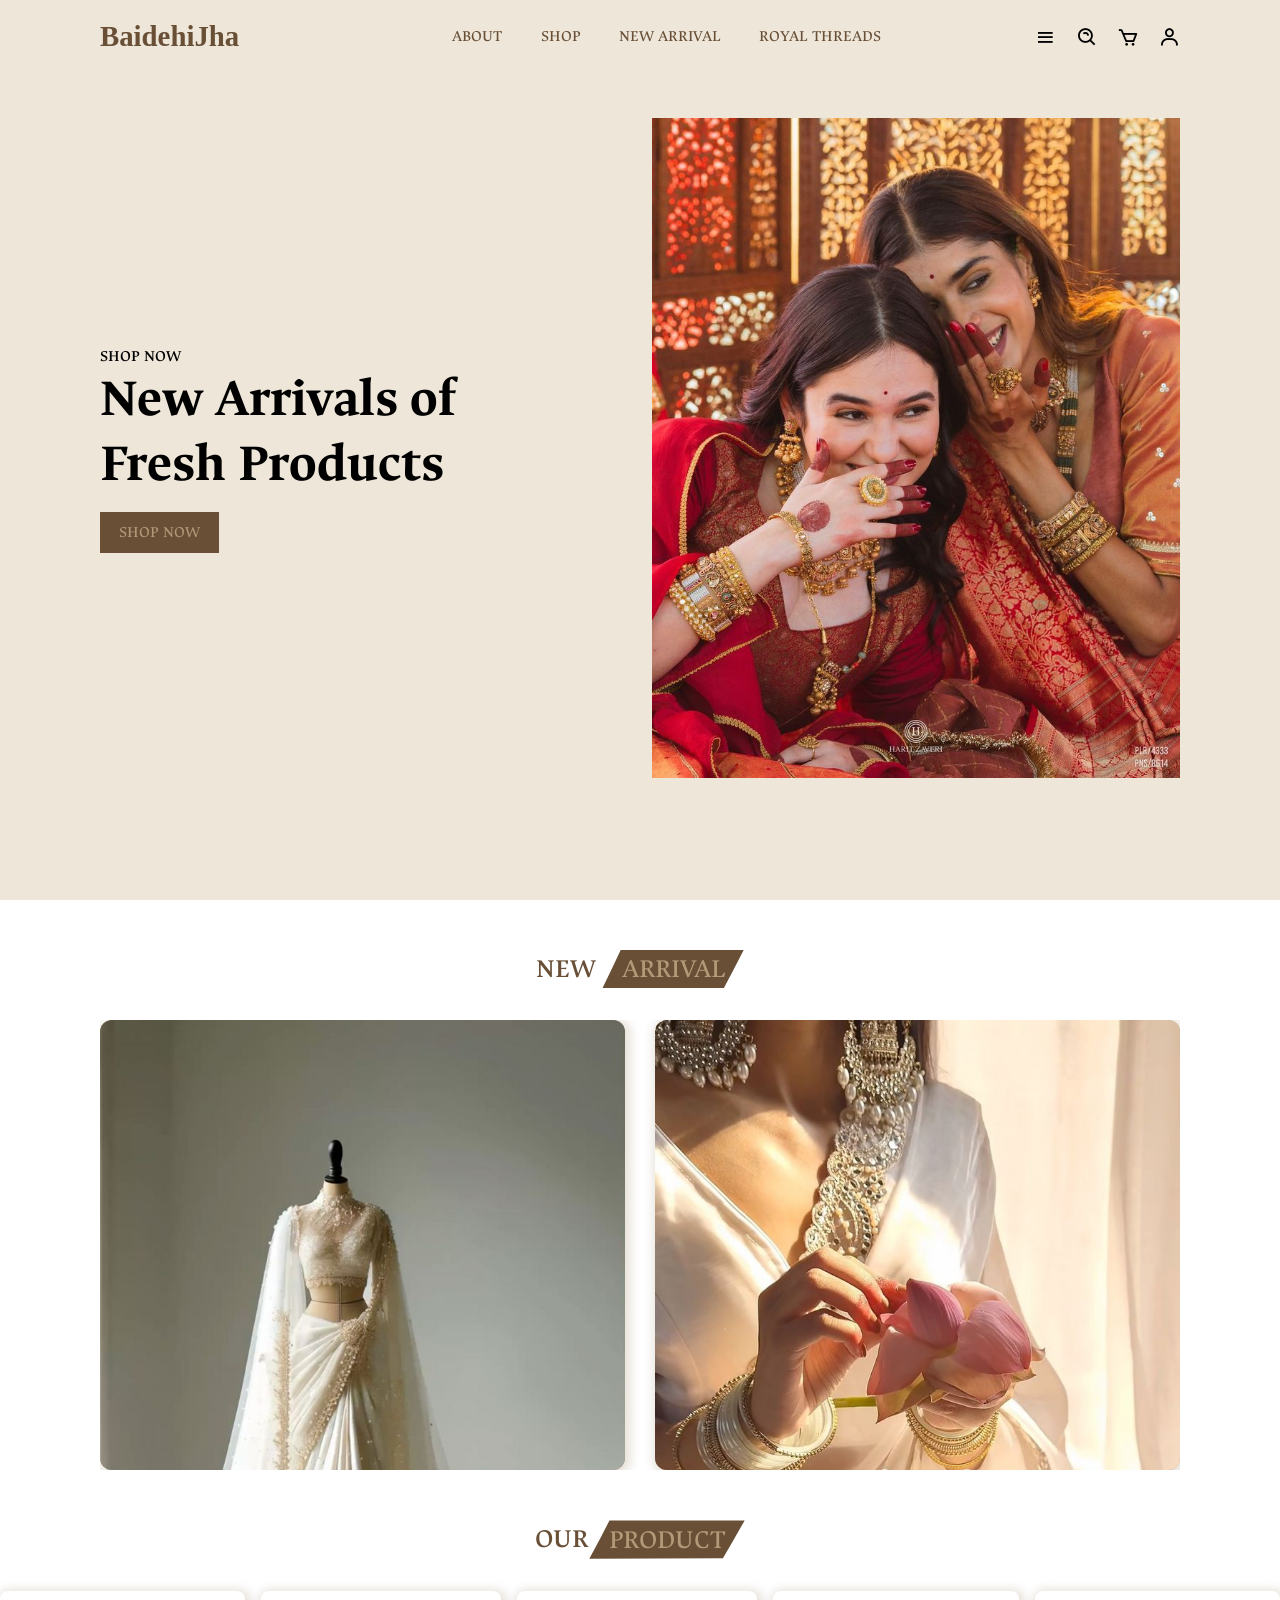
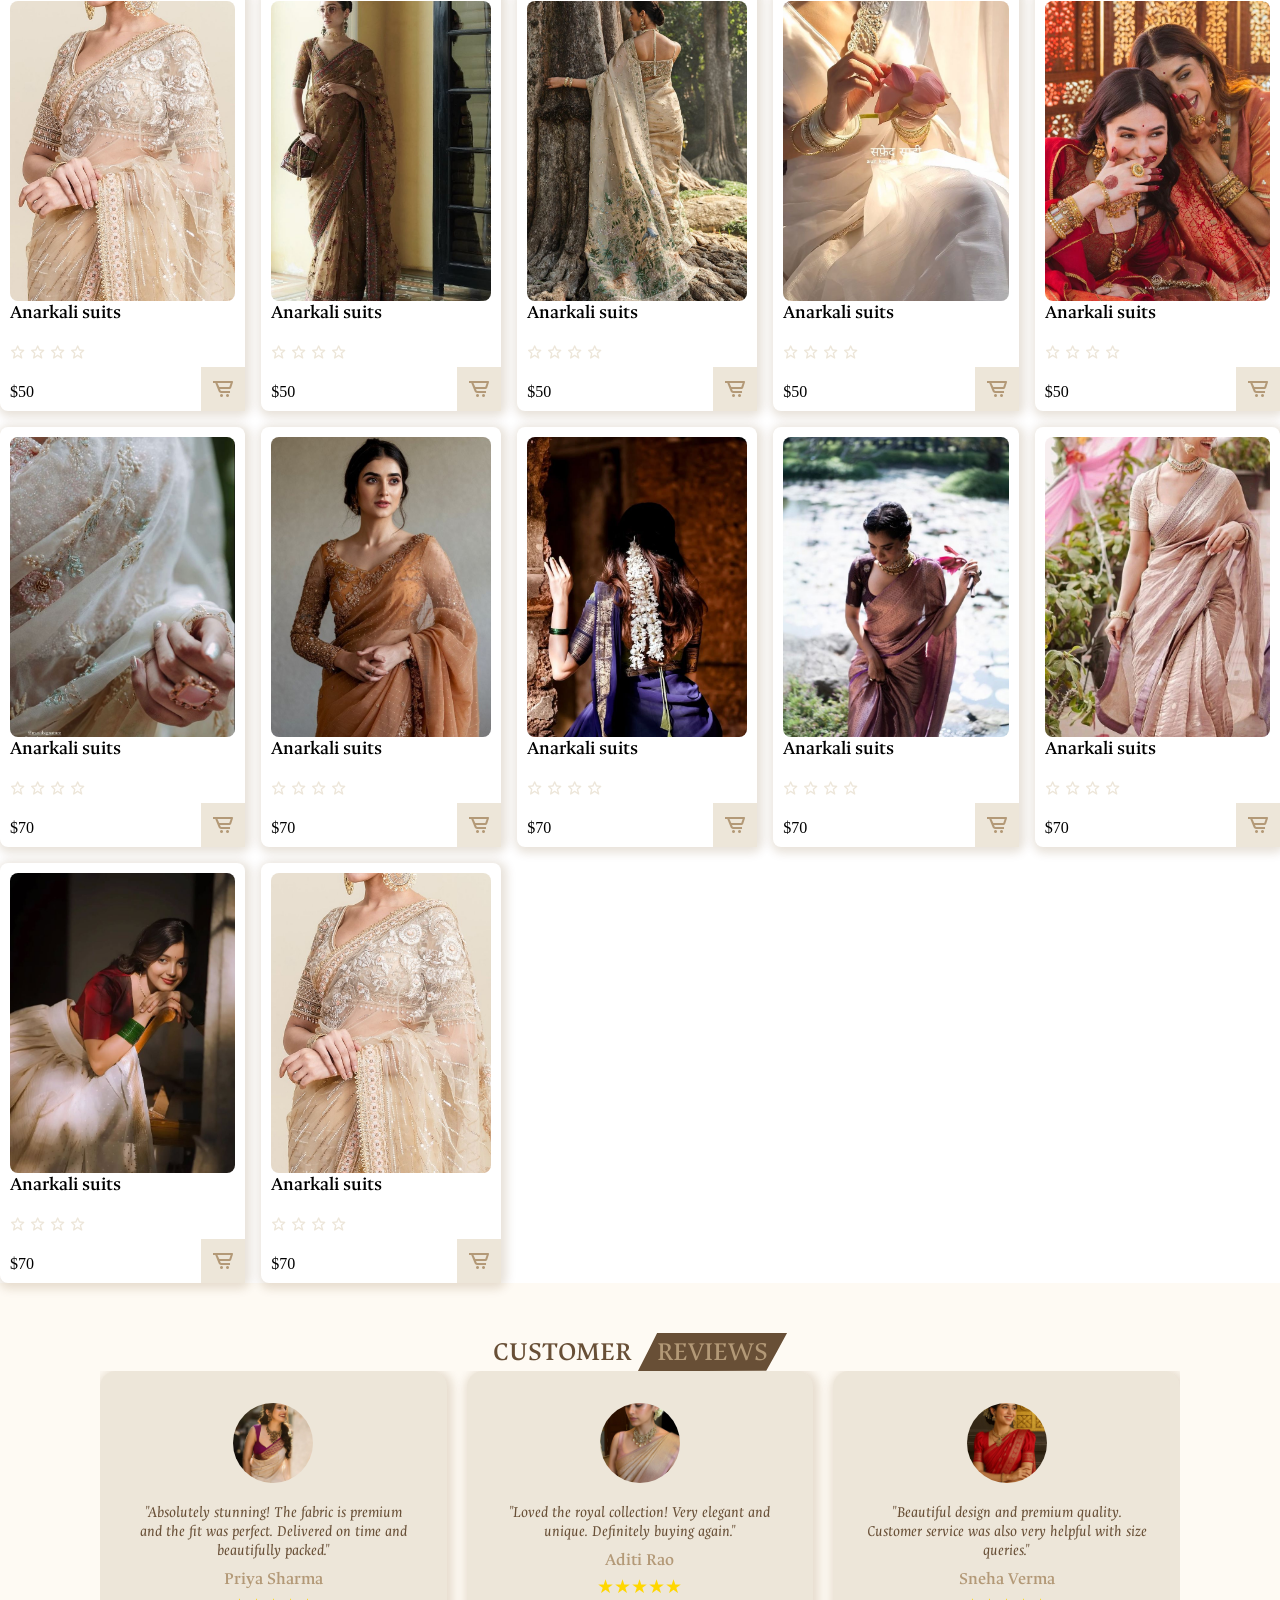
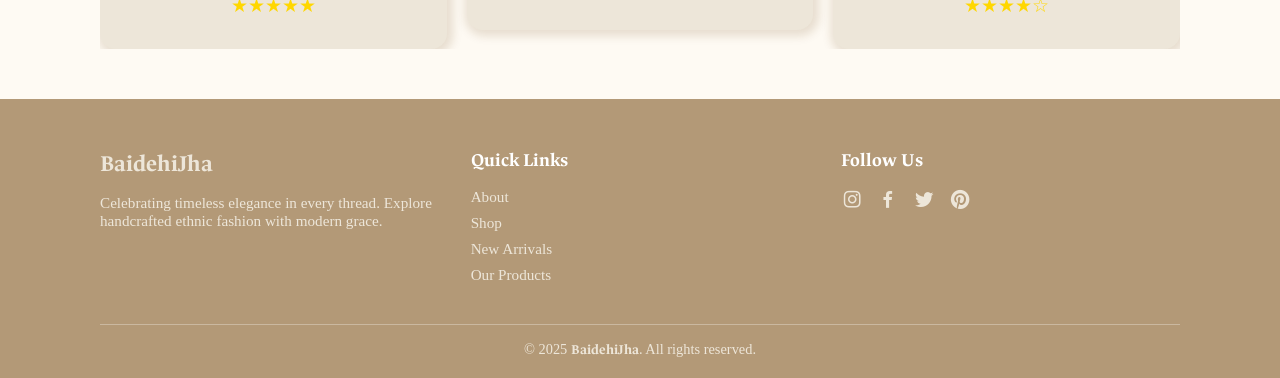
==== commit d5fd7b66: "added footer" ====
--- a/Index.html
+++ b/Index.html
@@ -247,6 +247,86 @@
                 </div>
             </div>
             <div class="box">
+                <img src="./t.jpg" alt="">
+                <div class="content">
+                    <h2>Anarkali suits</h2>
+                    <div class="stars">
+                        <i class='bx  bx-star'  ></i>
+                        <i class='bx  bx-star'  ></i>
+                        <i class='bx  bx-star'  ></i>
+                        <i class='bx  bx-star'  ></i>
+                        <i class='bx  bx-star-half'  ></i> 
+
+                    </div>
+                    <span>$70</span>
+                    <i class='bx  bx-cart-alt'  ></i> 
+                </div>
+            </div>
+            <div class="box">
+                <img src="./imager.jpg" alt="">
+                <div class="content">
+                    <h2>Anarkali suits</h2>
+                    <div class="stars">
+                        <i class='bx  bx-star'  ></i>
+                        <i class='bx  bx-star'  ></i>
+                        <i class='bx  bx-star'  ></i>
+                        <i class='bx  bx-star'  ></i>
+                        <i class='bx  bx-star-half'  ></i> 
+
+                    </div>
+                    <span>$70</span>
+                    <i class='bx  bx-cart-alt'  ></i> 
+                </div>
+            </div>
+            <div class="box">
+                <img src="./imageq.jpg" alt="">
+                <div class="content">
+                    <h2>Anarkali suits</h2>
+                    <div class="stars">
+                        <i class='bx  bx-star'  ></i>
+                        <i class='bx  bx-star'  ></i>
+                        <i class='bx  bx-star'  ></i>
+                        <i class='bx  bx-star'  ></i>
+                        <i class='bx  bx-star-half'  ></i> 
+
+                    </div>
+                    <span>$70</span>
+                    <i class='bx  bx-cart-alt'  ></i> 
+                </div>
+            </div>
+            <div class="box">
+                <img src="./imagep.jpg" alt="">
+                <div class="content">
+                    <h2>Anarkali suits</h2>
+                    <div class="stars">
+                        <i class='bx  bx-star'  ></i>
+                        <i class='bx  bx-star'  ></i>
+                        <i class='bx  bx-star'  ></i>
+                        <i class='bx  bx-star'  ></i>
+                        <i class='bx  bx-star-half'  ></i> 
+
+                    </div>
+                    <span>$70</span>
+                    <i class='bx  bx-cart-alt'  ></i> 
+                </div>
+            </div>
+            <div class="box">
+                <img src="./s.jpg" alt="">
+                <div class="content">
+                    <h2>Anarkali suits</h2>
+                    <div class="stars">
+                        <i class='bx  bx-star'  ></i>
+                        <i class='bx  bx-star'  ></i>
+                        <i class='bx  bx-star'  ></i>
+                        <i class='bx  bx-star'  ></i>
+                        <i class='bx  bx-star-half'  ></i> 
+
+                    </div>
+                    <span>$70</span>
+                    <i class='bx  bx-cart-alt'  ></i> 
+                </div>
+            </div>
+            <div class="box">
                 <img src="home7.jpg" alt="">
                 <div class="content">
                     <h2>Anarkali suits</h2>
--- a/style.css
+++ b/style.css
@@ -275,7 +275,14 @@
         position: relative;
         overflow: hidden;
         background: var(--second-color);
-        
+        height: 450px; /* Ensure all boxes are of same height */
+        display: flex;
+        flex-direction: column;
+        justify-content: space-between;
+        overflow: hidden;
+        border-radius: 12px;
+        box-shadow: var(--box-shadow);
+                
       
     }
     .new-arrival .box img{
@@ -284,6 +291,7 @@
         height: auto;
         object-fit: cover;
         display: block;
+        border-radius: 8px;
     }
     .new-arrival .box .content{
         position: absolute;
@@ -305,7 +313,13 @@
     .new-arrival .box:hover .content{
         top: 0;
         transition: 0.2s;
-    }
+        transform: scale(1.03);
+    }
+    @media (max-width: 768px) {
+  .new-arrival .box {
+    height: 320px;
+   }
+   }
     .product-container{
         display: grid;
         grid-template-columns: repeat(auto-fit,minmax(240px,auto));
@@ -316,8 +330,29 @@
         position:relative;
         padding: 10px;
         box-shadow: var(--box-shadow);
-
-    }
+         height: 100%;
+        display: flex;
+        flex-direction: column;
+        justify-content: space-between;
+        padding: 10px;
+        box-shadow: var(--box-shadow);
+        background-color: white;
+        border-radius: 8px;
+        min-height: 420px; 
+
+    }
+    .product-container .box .content {
+  display: flex;
+  flex-direction: column;
+  justify-content: space-between;
+  flex-grow: 1;
+}
+    .product-container .box img {
+  width: 100%;
+  height: 300px; /* Fixed height */
+  object-fit: cover; /* Maintains aspect ratio and fills the box */
+  border-radius: 8px;
+}
     .product-container .box .content h2{
         font-size: 1.2rem;
         font-weight: 600;
@@ -383,6 +418,7 @@
 
     .swiper-wrapper {
     display: flex;
+    
     }
 
     .swiper-slide {
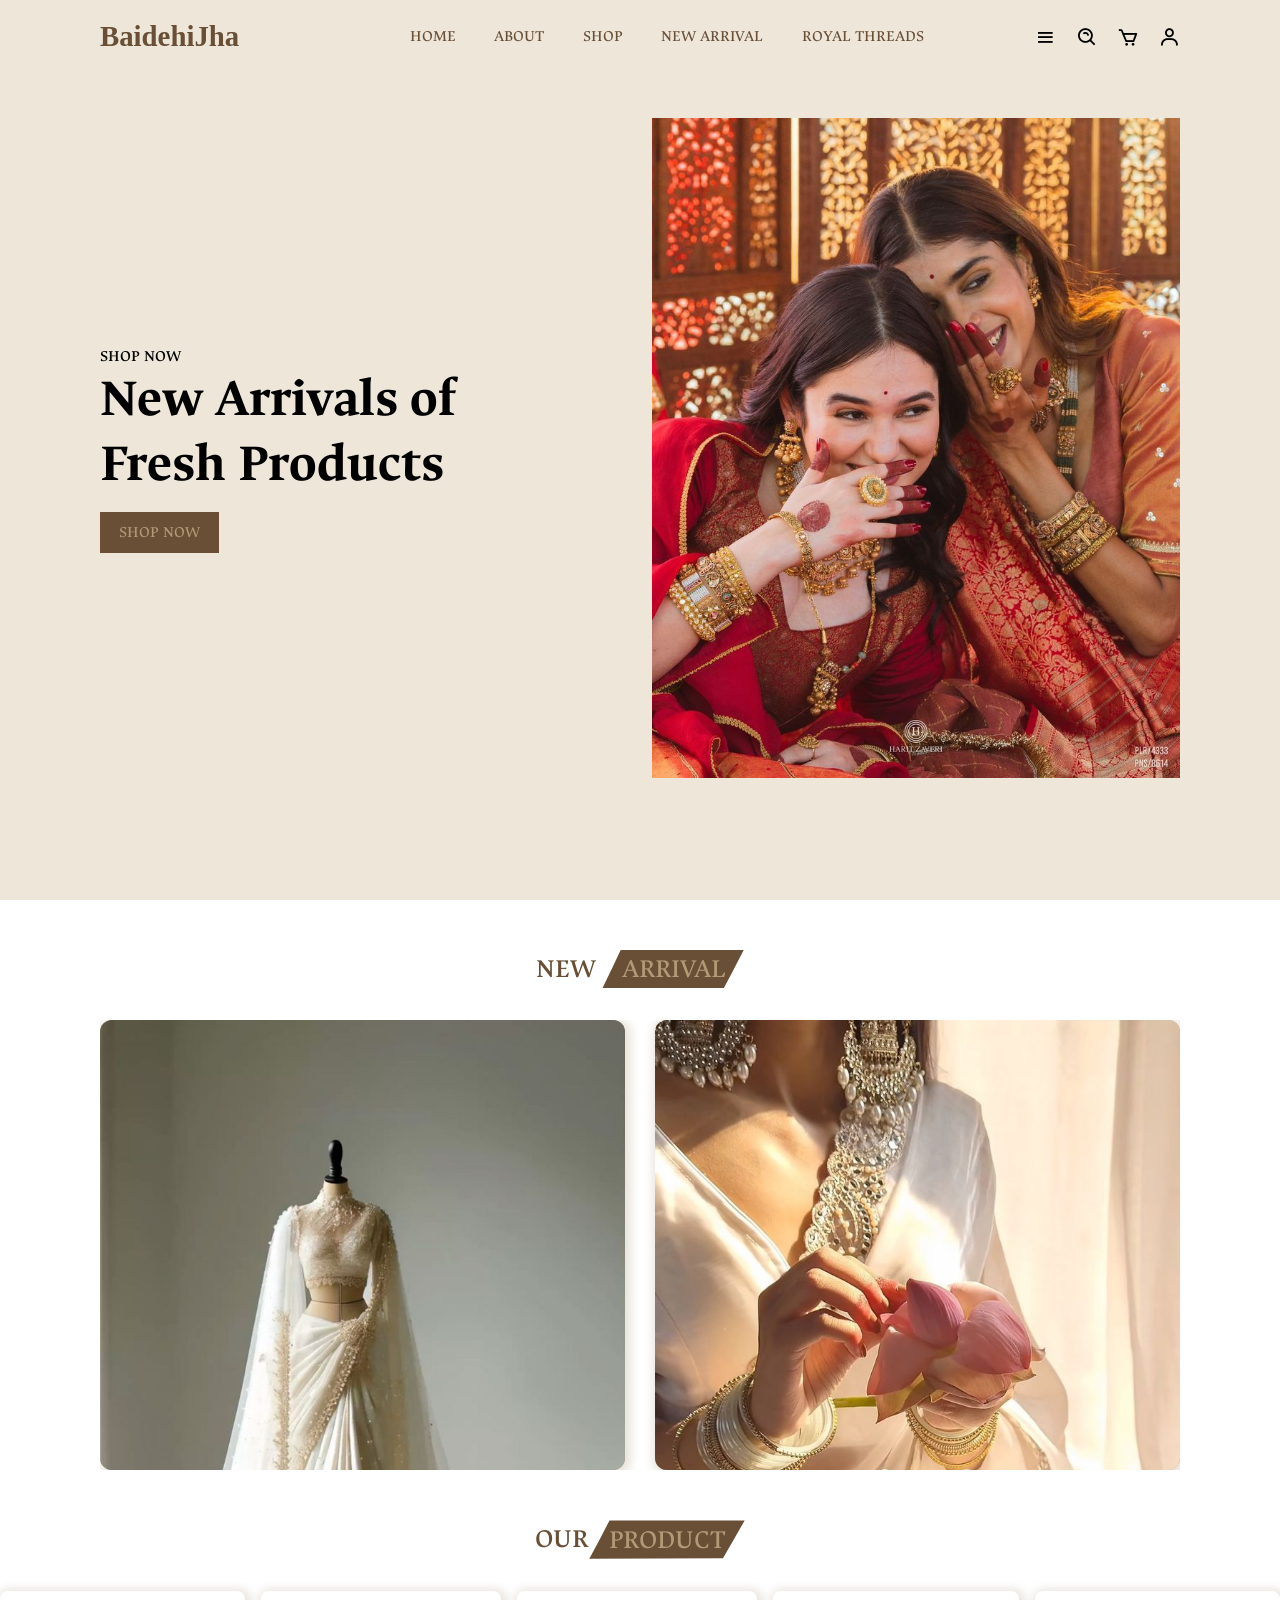
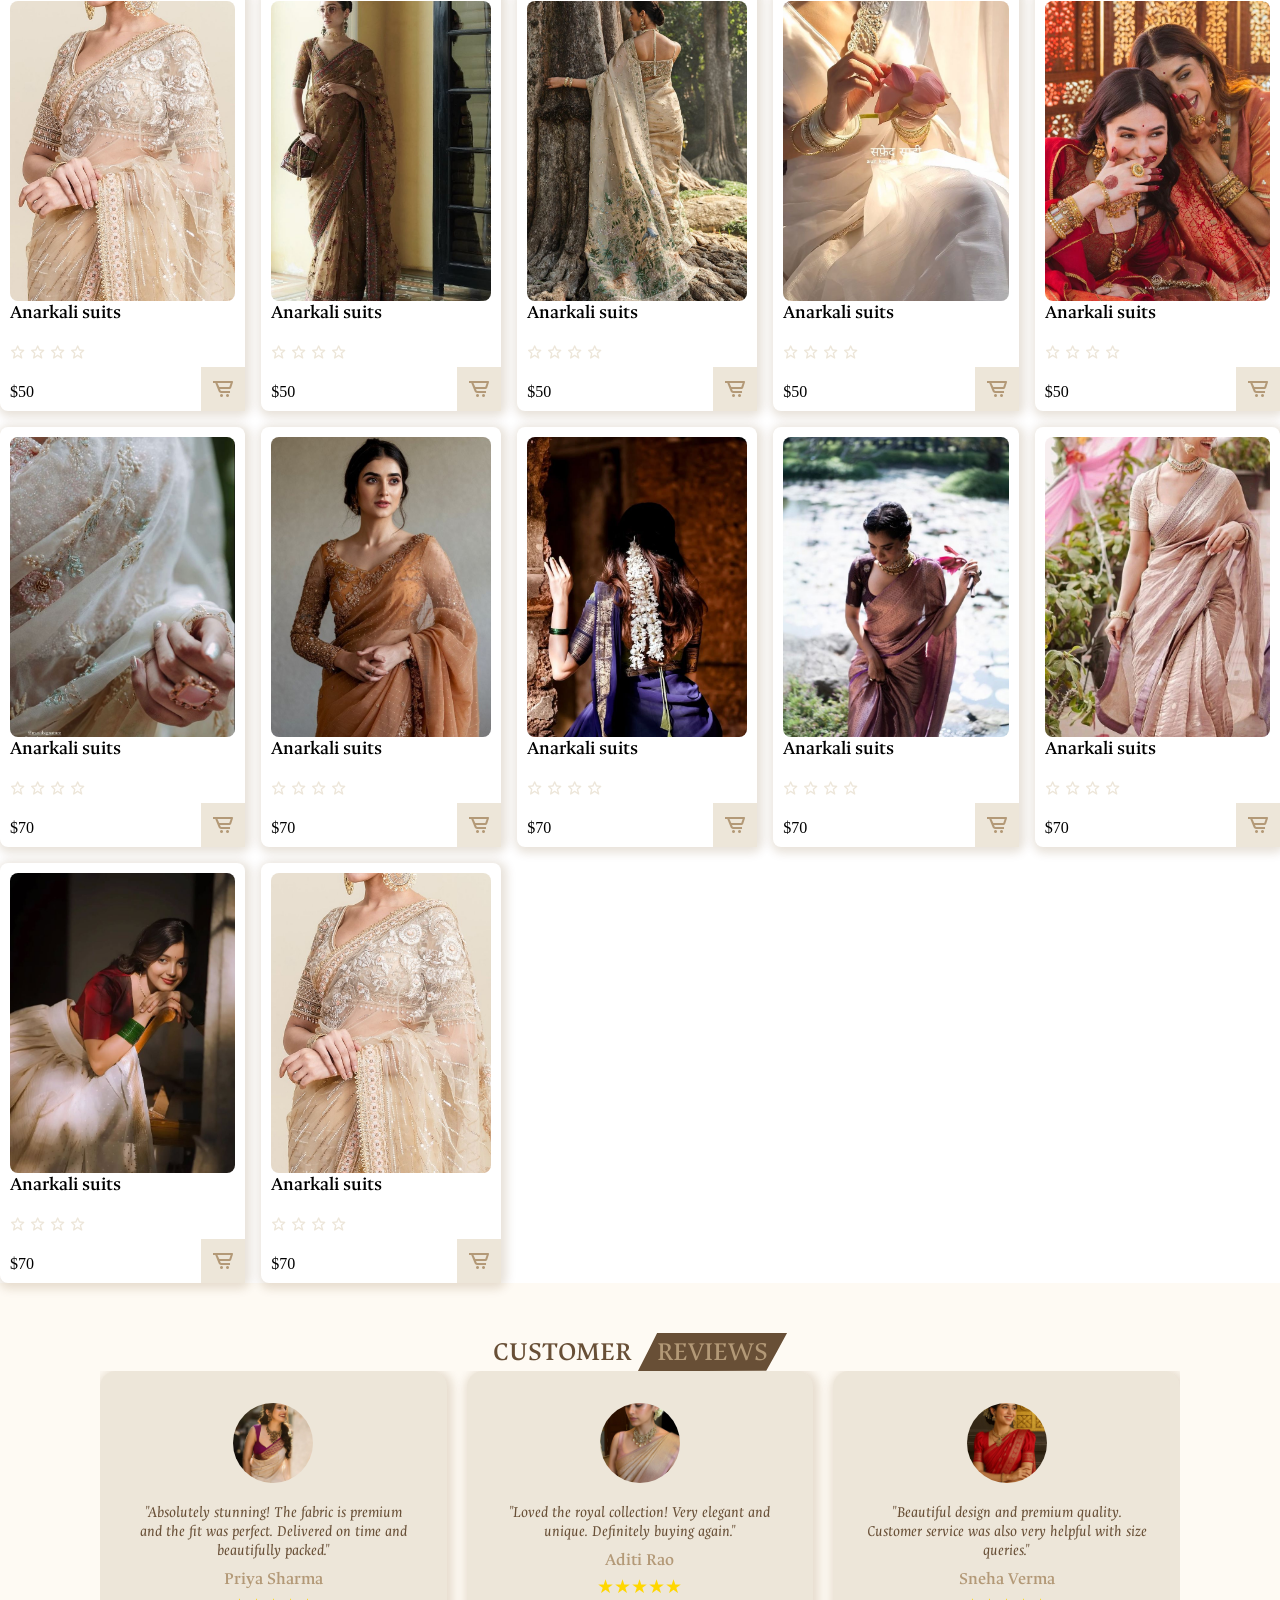
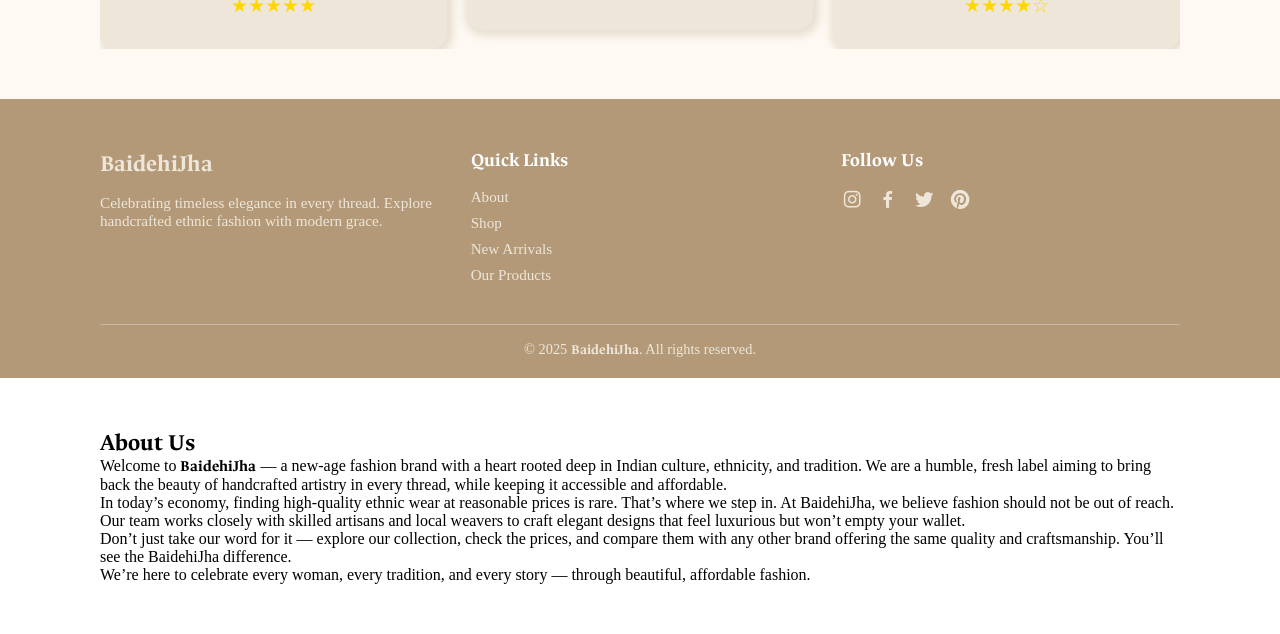
==== commit 5b5e1b10: "about section updated" ====
--- a/Index.html
+++ b/Index.html
@@ -17,11 +17,11 @@
         
             <a href="#" class="logo">BaidehiJha</a>
             <ul class="navbar">
-                <li><a href="#PRODUCTS">ABOUT</a></li>
+                <li><a href="index.html">HOME</a></li>
+                <li><a href="about.html"  target="_blank">ABOUT</a></li>
                 <li><a href="#SHOP">SHOP</a></li>
                 <li><a href="#new">NEW ARRIVAL</a></li>
-                
-                <li><a href="Royalthreads">ROYAL THREADS</a></li>
+                <li><a href="#Royalthreads">ROYAL THREADS</a></li>
             </ul>
             <div class="header-icons">
                 <i class="bx bx-menu" id="menu-icon"></i>
@@ -446,8 +446,25 @@
     <p>&copy; 2025 <strong>BaidehiJha</strong>. All rights reserved.</p>
   </div>
 </footer>
-
-
+<!--ABout section-->
+
+<section id="about" class="about-section">
+  <div class="container">
+    <h2>About Us</h2>
+    <p>
+      Welcome to <strong>BaidehiJha</strong> — a new-age fashion brand with a heart rooted deep in Indian culture, ethnicity, and tradition. We are a humble, fresh label aiming to bring back the beauty of handcrafted artistry in every thread, while keeping it accessible and affordable.
+    </p>
+    <p>
+      In today’s economy, finding high-quality ethnic wear at reasonable prices is rare. That’s where we step in. At BaidehiJha, we believe fashion should not be out of reach. Our team works closely with skilled artisans and local weavers to craft elegant designs that feel luxurious but won’t empty your wallet.
+    </p>
+    <p>
+      Don’t just take our word for it — explore our collection, check the prices, and compare them with any other brand offering the same quality and craftsmanship. You’ll see the BaidehiJha difference.
+    </p>
+    <p>
+      We’re here to celebrate every woman, every tradition, and every story — through beautiful, affordable fashion.
+    </p>
+  </div>
+</section>
 
 
 
--- a/style.css
+++ b/style.css
@@ -536,4 +536,4 @@
   border-top: 1px solid rgba(255, 255, 255, 0.3);
   padding-top: 1rem;
   font-size: 0.9rem;
-}
+}
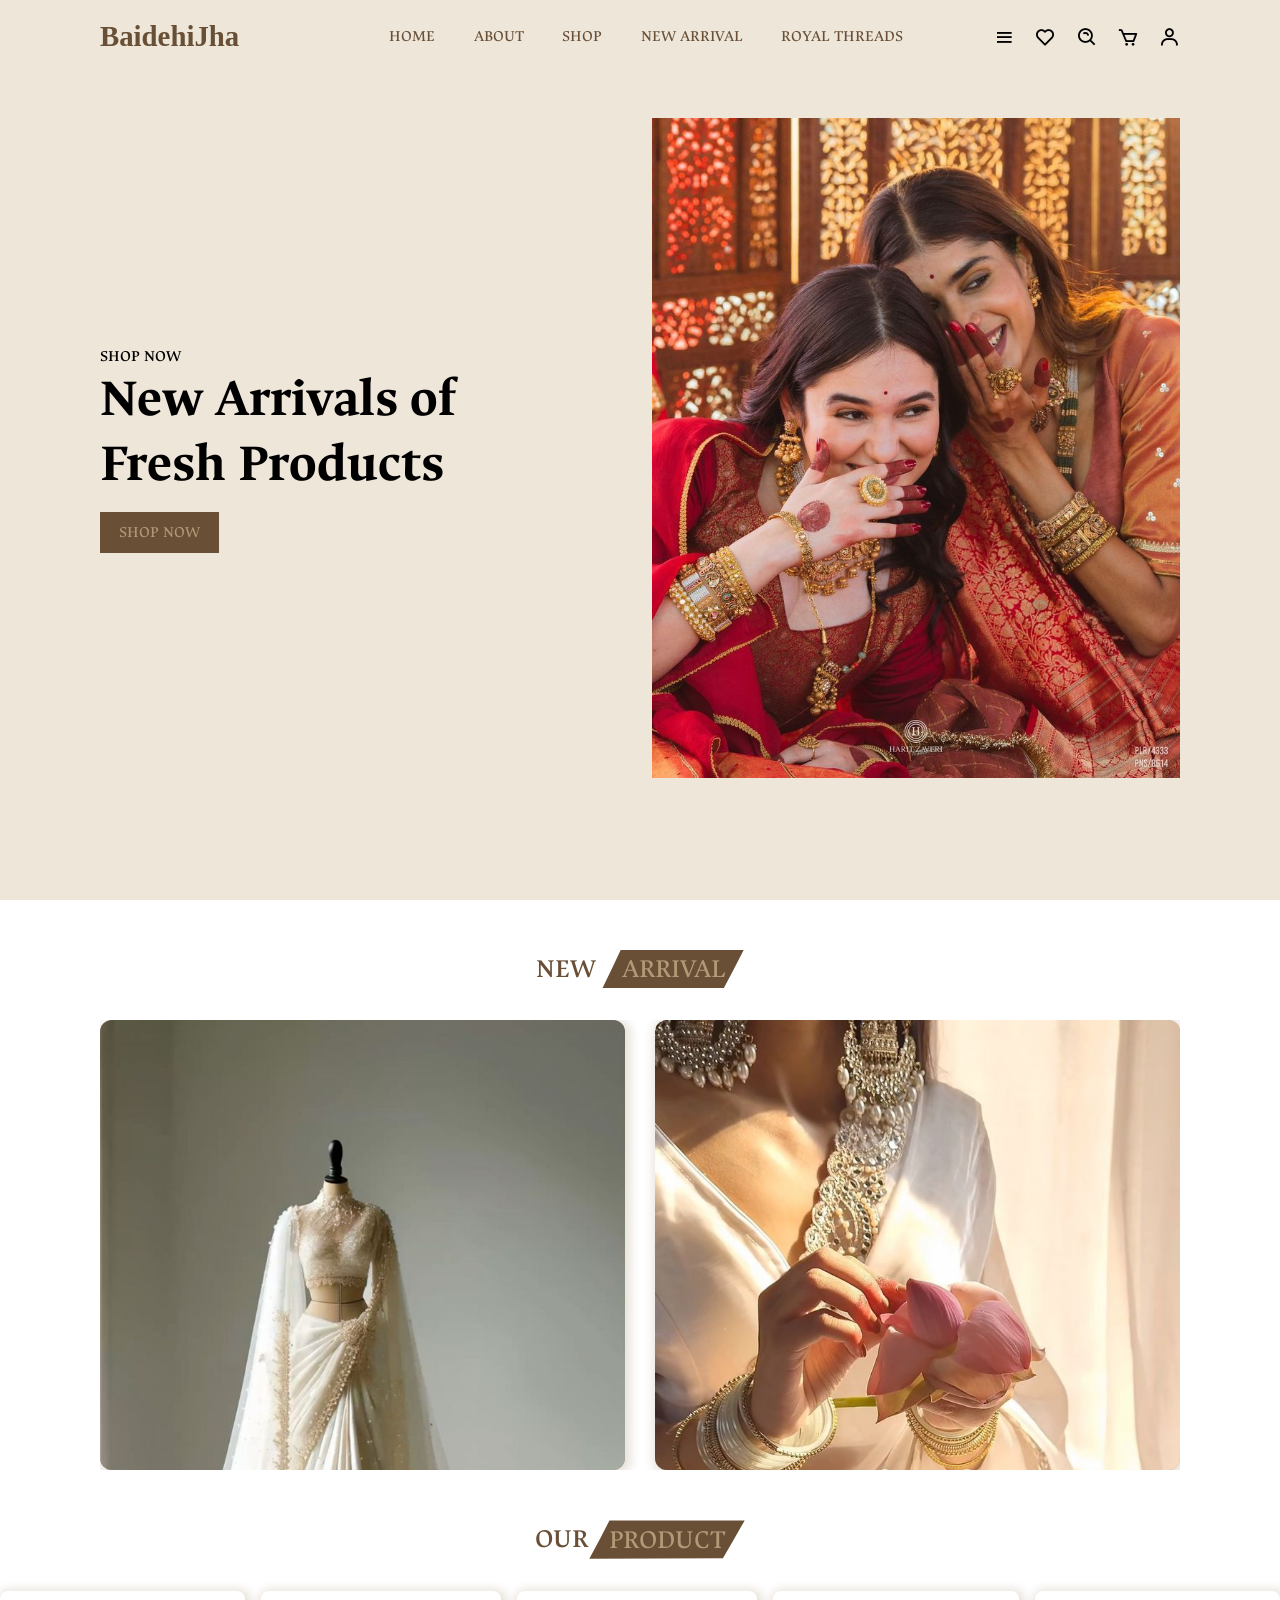
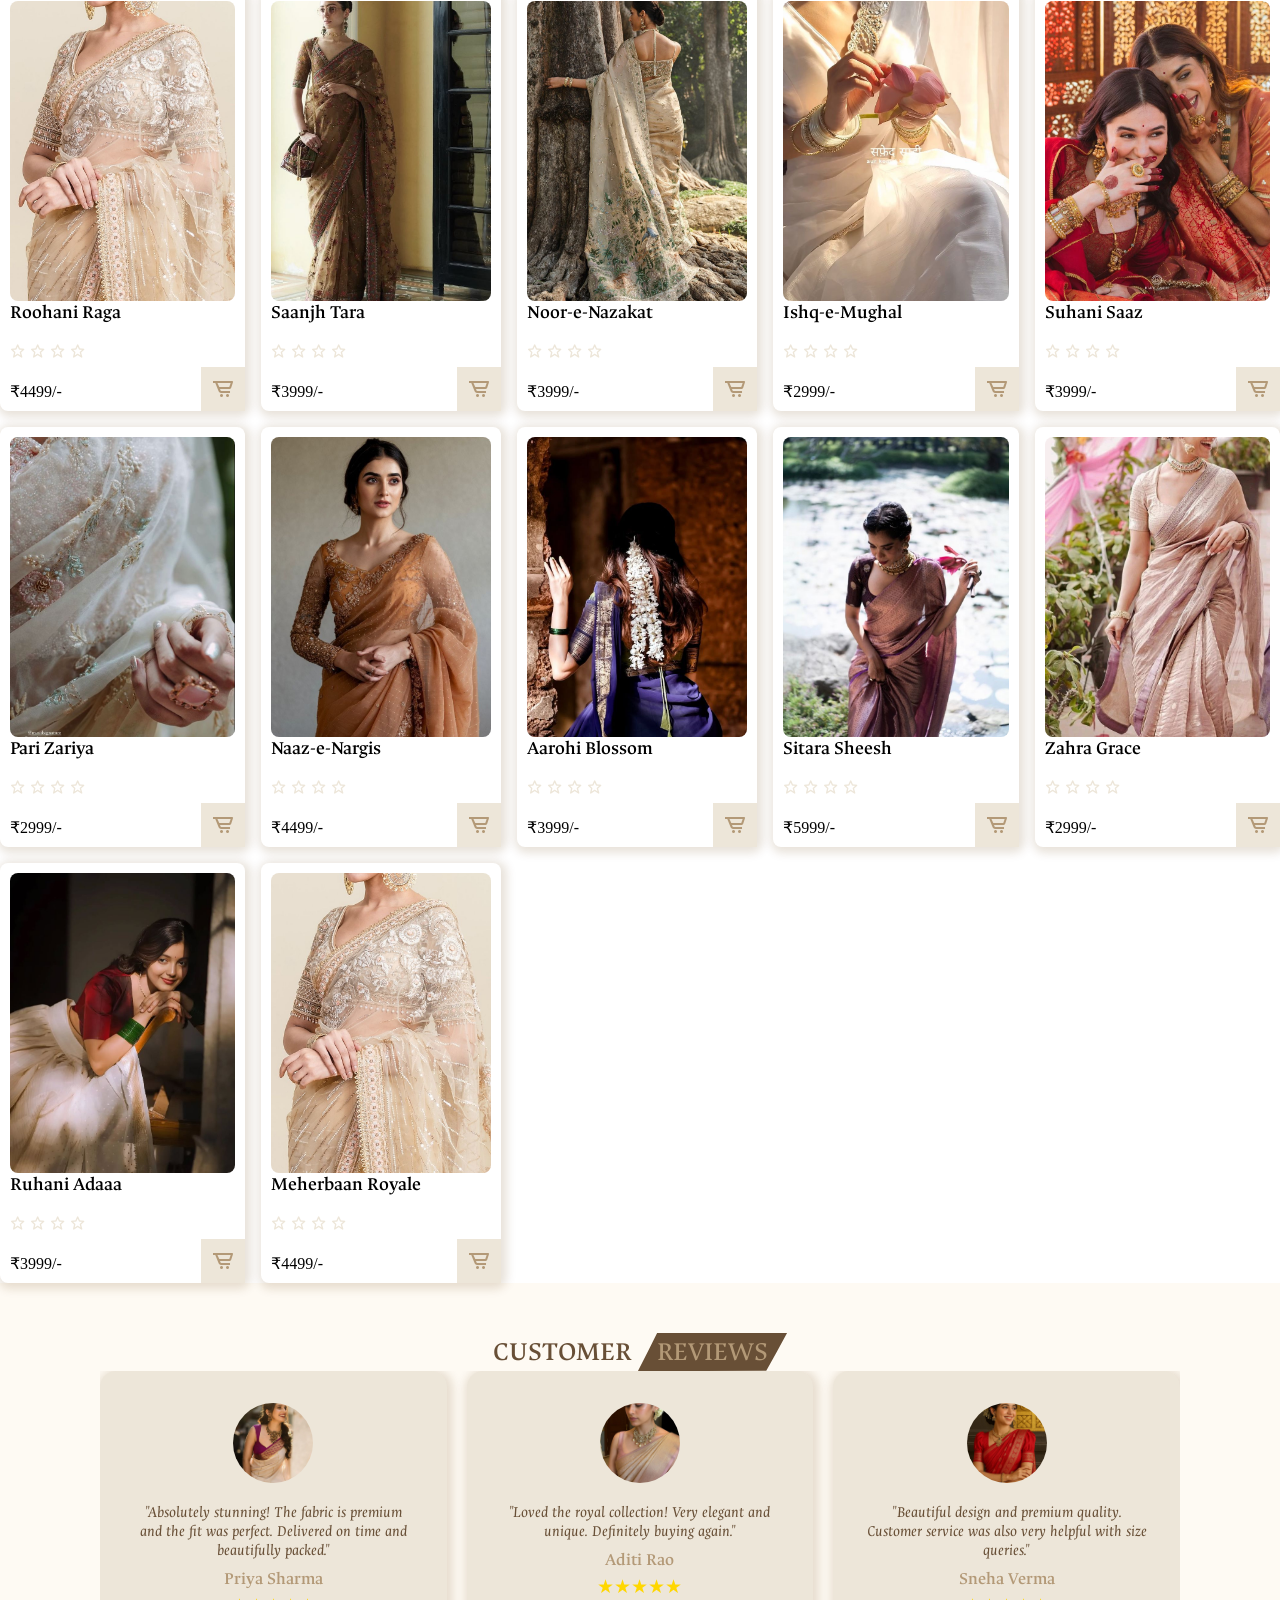
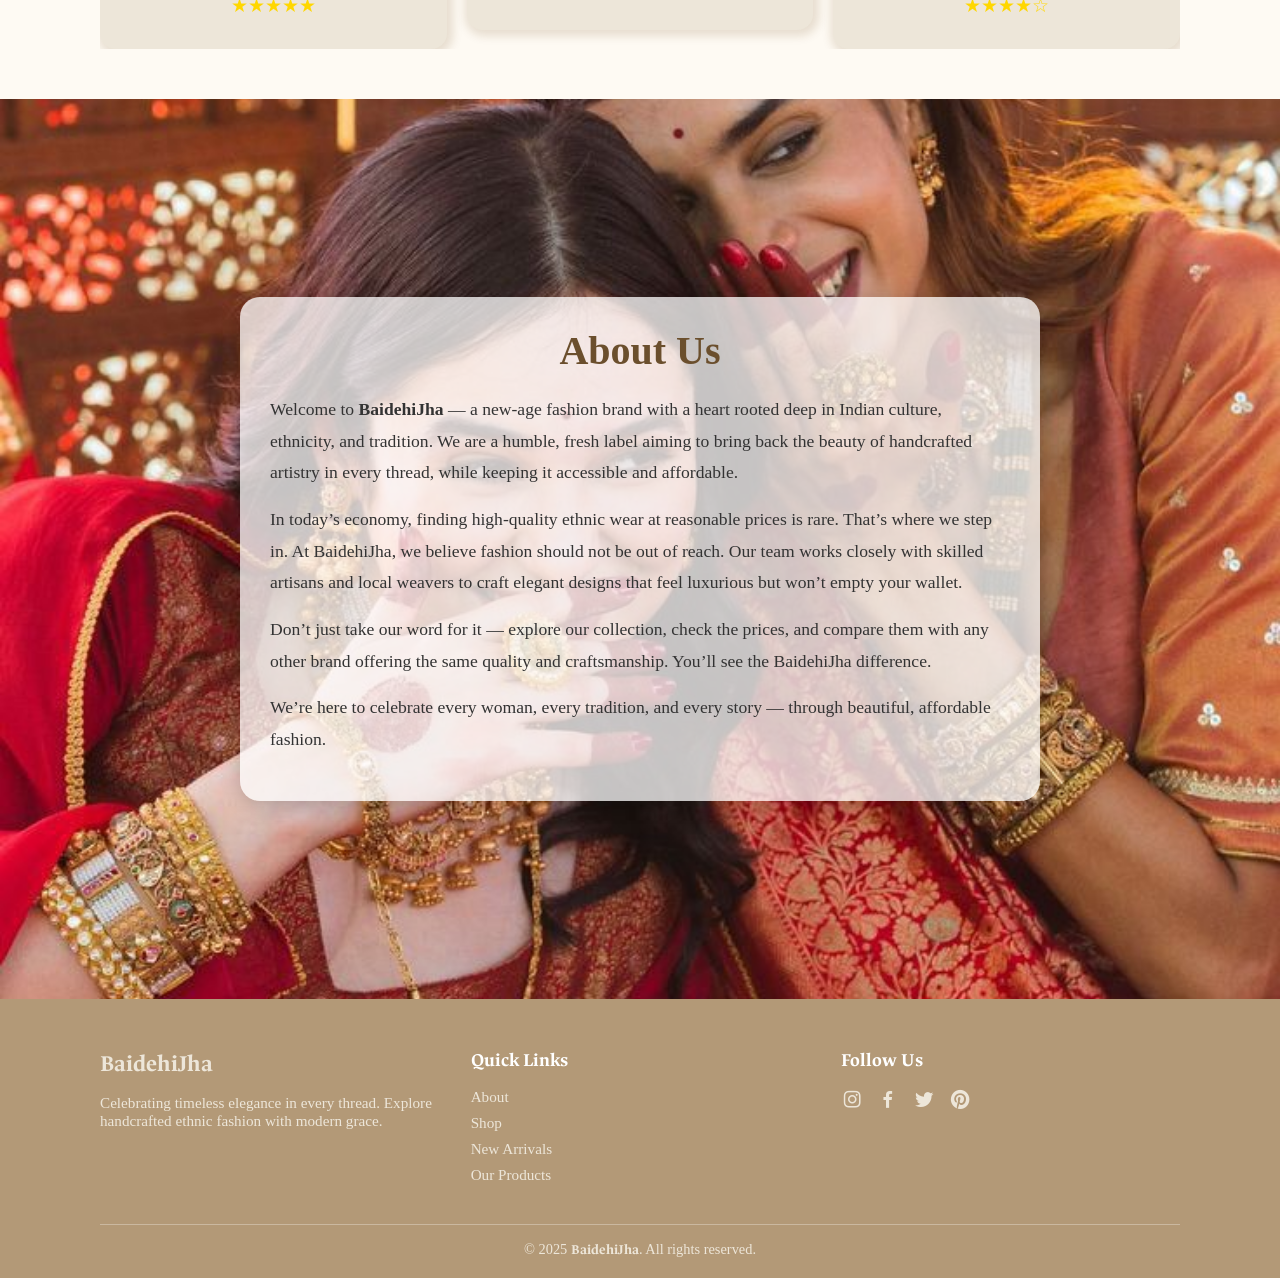
==== commit 46af4448: "blog page" ====
--- a/Index.html
+++ b/Index.html
@@ -18,16 +18,19 @@
             <a href="#" class="logo">BaidehiJha</a>
             <ul class="navbar">
                 <li><a href="index.html">HOME</a></li>
-                <li><a href="about.html"  target="_blank">ABOUT</a></li>
-                <li><a href="#SHOP">SHOP</a></li>
+                <li><a href="#about">ABOUT</a></li>
+                <li><a href="#product">SHOP</a></li>
                 <li><a href="#new">NEW ARRIVAL</a></li>
-                <li><a href="#Royalthreads">ROYAL THREADS</a></li>
+                <li><a href="blog.html">ROYAL THREADS</a></li>
             </ul>
             <div class="header-icons">
                 <i class="bx bx-menu" id="menu-icon"></i>
+                        <i class='bx bx-heart' id="heart"></i> 
                 <i class='bx  bx-search-alt' id="search-icon" ></i> 
                 <i class='bx  bx-cart' id="cart-icon" ></i> 
                 <i class='bx  bx-user' id="user" ></i> 
+              
+
     
             </div>
 
@@ -153,192 +156,192 @@
             <div class="box">
                 <img src="home7.jpg" alt="">
                 <div class="content">
-                    <h2>Anarkali suits</h2>
-                    <div class="stars">
-                        <i class='bx  bx-star'  ></i>
-                        <i class='bx  bx-star'  ></i>
-                        <i class='bx  bx-star'  ></i>
-                        <i class='bx  bx-star'  ></i>
-                        <i class='bx  bx-star-half'  ></i> 
-
-                    </div>
-                    <span>$50</span>
+                    <h2>Roohani Raga</h2>
+                    <div class="stars">
+                        <i class='bx  bx-star'  ></i>
+                        <i class='bx  bx-star'  ></i>
+                        <i class='bx  bx-star'  ></i>
+                        <i class='bx  bx-star'  ></i>
+                        <i class='bx  bx-star-half'  ></i> 
+
+                    </div>
+                    <span>₹4499/-</span>
                     <i class='bx  bx-cart-alt'  ></i> 
                 </div>
             </div>
             <div class="box">
                 <img src="home6.jpg" alt="">
                 <div class="content">
-                    <h2>Anarkali suits</h2>
-                    <div class="stars">
-                        <i class='bx  bx-star'  ></i>
-                        <i class='bx  bx-star'  ></i>
-                        <i class='bx  bx-star'  ></i>
-                        <i class='bx  bx-star'  ></i>
-                        <i class='bx  bx-star-half'  ></i> 
-
-                    </div>
-                    <span>$50</span>
+                    <h2>Saanjh Tara</h2>
+                    <div class="stars">
+                        <i class='bx  bx-star'  ></i>
+                        <i class='bx  bx-star'  ></i>
+                        <i class='bx  bx-star'  ></i>
+                        <i class='bx  bx-star'  ></i>
+                        <i class='bx  bx-star-half'  ></i> 
+
+                    </div>
+                    <span>₹3999/-</span>
                     <i class='bx  bx-cart-alt'  ></i> 
                 </div>
             </div>
             <div class="box">
                 <img src="home5.jpg" alt="">
                 <div class="content">
-                    <h2>Anarkali suits</h2>
-                    <div class="stars">
-                        <i class='bx  bx-star'  ></i>
-                        <i class='bx  bx-star'  ></i>
-                        <i class='bx  bx-star'  ></i>
-                        <i class='bx  bx-star'  ></i>
-                        <i class='bx  bx-star-half'  ></i> 
-
-                    </div>
-                    <span>$50</span>
+                    <h2>Noor-e-Nazakat</h2>
+                    <div class="stars">
+                        <i class='bx  bx-star'  ></i>
+                        <i class='bx  bx-star'  ></i>
+                        <i class='bx  bx-star'  ></i>
+                        <i class='bx  bx-star'  ></i>
+                        <i class='bx  bx-star-half'  ></i> 
+
+                    </div>
+                    <span>₹3999/-</span>
                     <i class='bx  bx-cart-alt'  ></i> 
                 </div>
             </div>
             <div class="box">
                 <img src="home2.jpg" alt="">
                 <div class="content">
-                    <h2>Anarkali suits</h2>
-                    <div class="stars">
-                        <i class='bx  bx-star'  ></i>
-                        <i class='bx  bx-star'  ></i>
-                        <i class='bx  bx-star'  ></i>
-                        <i class='bx  bx-star'  ></i>
-                        <i class='bx  bx-star-half'  ></i> 
-
-                    </div>
-                    <span>$50</span>
+                    <h2>Ishq-e-Mughal</h2>
+                    <div class="stars">
+                        <i class='bx  bx-star'  ></i>
+                        <i class='bx  bx-star'  ></i>
+                        <i class='bx  bx-star'  ></i>
+                        <i class='bx  bx-star'  ></i>
+                        <i class='bx  bx-star-half'  ></i> 
+
+                    </div>
+                    <span>₹2999/-</span>
                     <i class='bx  bx-cart-alt'  ></i> 
                 </div>
             </div>
             <div class="box">
                 <img src="home3.jpg" alt="">
                 <div class="content">
-                    <h2>Anarkali suits</h2>
-                    <div class="stars">
-                        <i class='bx  bx-star'  ></i>
-                        <i class='bx  bx-star'  ></i>
-                        <i class='bx  bx-star'  ></i>
-                        <i class='bx  bx-star'  ></i>
-                        <i class='bx  bx-star-half'  ></i> 
-
-                    </div>
-                    <span>$50</span>
+                    <h2>Suhani Saaz</h2>
+                    <div class="stars">
+                        <i class='bx  bx-star'  ></i>
+                        <i class='bx  bx-star'  ></i>
+                        <i class='bx  bx-star'  ></i>
+                        <i class='bx  bx-star'  ></i>
+                        <i class='bx  bx-star-half'  ></i> 
+
+                    </div>
+                    <span>₹3999/-</span>
                     <i class='bx  bx-cart-alt'  ></i> 
                 </div>
             </div>
              <div class="box">
                 <img src="home9.jpg" alt="">
                 <div class="content">
-                    <h2>Anarkali suits</h2>
-                    <div class="stars">
-                        <i class='bx  bx-star'  ></i>
-                        <i class='bx  bx-star'  ></i>
-                        <i class='bx  bx-star'  ></i>
-                        <i class='bx  bx-star'  ></i>
-                        <i class='bx  bx-star-half'  ></i> 
-
-                    </div>
-                    <span>$70</span>
+                    <h2>Pari Zariya</h2>
+                    <div class="stars">
+                        <i class='bx  bx-star'  ></i>
+                        <i class='bx  bx-star'  ></i>
+                        <i class='bx  bx-star'  ></i>
+                        <i class='bx  bx-star'  ></i>
+                        <i class='bx  bx-star-half'  ></i> 
+
+                    </div>
+                    <span>₹2999/-</span>
                     <i class='bx  bx-cart-alt'  ></i> 
                 </div>
             </div>
             <div class="box">
                 <img src="./t.jpg" alt="">
                 <div class="content">
-                    <h2>Anarkali suits</h2>
-                    <div class="stars">
-                        <i class='bx  bx-star'  ></i>
-                        <i class='bx  bx-star'  ></i>
-                        <i class='bx  bx-star'  ></i>
-                        <i class='bx  bx-star'  ></i>
-                        <i class='bx  bx-star-half'  ></i> 
-
-                    </div>
-                    <span>$70</span>
+                    <h2>Naaz-e-Nargis</h2>
+                    <div class="stars">
+                        <i class='bx  bx-star'  ></i>
+                        <i class='bx  bx-star'  ></i>
+                        <i class='bx  bx-star'  ></i>
+                        <i class='bx  bx-star'  ></i>
+                        <i class='bx  bx-star-half'  ></i> 
+
+                    </div>
+                    <span>₹4499/-</span>
                     <i class='bx  bx-cart-alt'  ></i> 
                 </div>
             </div>
             <div class="box">
                 <img src="./imager.jpg" alt="">
                 <div class="content">
-                    <h2>Anarkali suits</h2>
-                    <div class="stars">
-                        <i class='bx  bx-star'  ></i>
-                        <i class='bx  bx-star'  ></i>
-                        <i class='bx  bx-star'  ></i>
-                        <i class='bx  bx-star'  ></i>
-                        <i class='bx  bx-star-half'  ></i> 
-
-                    </div>
-                    <span>$70</span>
+                    <h2>Aarohi Blossom</h2>
+                    <div class="stars">
+                        <i class='bx  bx-star'  ></i>
+                        <i class='bx  bx-star'  ></i>
+                        <i class='bx  bx-star'  ></i>
+                        <i class='bx  bx-star'  ></i>
+                        <i class='bx  bx-star-half'  ></i> 
+
+                    </div>
+                    <span>₹3999/-</span>
                     <i class='bx  bx-cart-alt'  ></i> 
                 </div>
             </div>
             <div class="box">
                 <img src="./imageq.jpg" alt="">
                 <div class="content">
-                    <h2>Anarkali suits</h2>
-                    <div class="stars">
-                        <i class='bx  bx-star'  ></i>
-                        <i class='bx  bx-star'  ></i>
-                        <i class='bx  bx-star'  ></i>
-                        <i class='bx  bx-star'  ></i>
-                        <i class='bx  bx-star-half'  ></i> 
-
-                    </div>
-                    <span>$70</span>
+                    <h2>Sitara Sheesh</h2>
+                    <div class="stars">
+                        <i class='bx  bx-star'  ></i>
+                        <i class='bx  bx-star'  ></i>
+                        <i class='bx  bx-star'  ></i>
+                        <i class='bx  bx-star'  ></i>
+                        <i class='bx  bx-star-half'  ></i> 
+
+                    </div>
+                    <span>₹5999/-</span>
                     <i class='bx  bx-cart-alt'  ></i> 
                 </div>
             </div>
             <div class="box">
                 <img src="./imagep.jpg" alt="">
                 <div class="content">
-                    <h2>Anarkali suits</h2>
-                    <div class="stars">
-                        <i class='bx  bx-star'  ></i>
-                        <i class='bx  bx-star'  ></i>
-                        <i class='bx  bx-star'  ></i>
-                        <i class='bx  bx-star'  ></i>
-                        <i class='bx  bx-star-half'  ></i> 
-
-                    </div>
-                    <span>$70</span>
+                    <h2>Zahra Grace</h2>
+                    <div class="stars">
+                        <i class='bx  bx-star'  ></i>
+                        <i class='bx  bx-star'  ></i>
+                        <i class='bx  bx-star'  ></i>
+                        <i class='bx  bx-star'  ></i>
+                        <i class='bx  bx-star-half'  ></i> 
+
+                    </div>
+                    <span>₹2999/-</span>
                     <i class='bx  bx-cart-alt'  ></i> 
                 </div>
             </div>
             <div class="box">
                 <img src="./s.jpg" alt="">
                 <div class="content">
-                    <h2>Anarkali suits</h2>
-                    <div class="stars">
-                        <i class='bx  bx-star'  ></i>
-                        <i class='bx  bx-star'  ></i>
-                        <i class='bx  bx-star'  ></i>
-                        <i class='bx  bx-star'  ></i>
-                        <i class='bx  bx-star-half'  ></i> 
-
-                    </div>
-                    <span>$70</span>
+                    <h2>Ruhani Adaaa</h2>
+                    <div class="stars">
+                        <i class='bx  bx-star'  ></i>
+                        <i class='bx  bx-star'  ></i>
+                        <i class='bx  bx-star'  ></i>
+                        <i class='bx  bx-star'  ></i>
+                        <i class='bx  bx-star-half'  ></i> 
+
+                    </div>
+                    <span>₹3999/-</span>
                     <i class='bx  bx-cart-alt'  ></i> 
                 </div>
             </div>
             <div class="box">
                 <img src="home7.jpg" alt="">
                 <div class="content">
-                    <h2>Anarkali suits</h2>
-                    <div class="stars">
-                        <i class='bx  bx-star'  ></i>
-                        <i class='bx  bx-star'  ></i>
-                        <i class='bx  bx-star'  ></i>
-                        <i class='bx  bx-star'  ></i>
-                        <i class='bx  bx-star-half'  ></i> 
-
-                    </div>
-                    <span>$70</span>
+                    <h2>Meherbaan Royale</h2>
+                    <div class="stars">
+                        <i class='bx  bx-star'  ></i>
+                        <i class='bx  bx-star'  ></i>
+                        <i class='bx  bx-star'  ></i>
+                        <i class='bx  bx-star'  ></i>
+                        <i class='bx  bx-star-half'  ></i> 
+
+                    </div>
+                    <span>₹4499/-</span>
                     <i class='bx  bx-cart-alt'  ></i> 
                 </div>
             </div>
@@ -414,38 +417,6 @@
     </div>
   </div>
 </section>
-
-
-<!-- Footer Section -->
-<footer class="footer">
-  <div class="footer-container">
-    <div class="footer-col">
-      <h3>BaidehiJha</h3>
-      <p>Celebrating timeless elegance in every thread. Explore handcrafted ethnic fashion with modern grace.</p>
-    </div>
-    <div class="footer-col">
-      <h4>Quick Links</h4>
-      <ul>
-        <li><a href="#PRODUCTS">About</a></li>
-        <li><a href="#SHOP">Shop</a></li>
-        <li><a href="#new">New Arrivals</a></li>
-        <li><a href="#product">Our Products</a></li>
-      </ul>
-    </div>
-    <div class="footer-col">
-      <h4>Follow Us</h4>
-      <div class="social-links">
-        <a href="#"><i class='bx bxl-instagram'></i></a>
-        <a href="#"><i class='bx bxl-facebook'></i></a>
-        <a href="#"><i class='bx bxl-twitter'></i></a>
-        <a href="#"><i class='bx bxl-pinterest'></i></a>
-      </div>
-    </div>
-  </div>
-  <div class="copyright">
-    <p>&copy; 2025 <strong>BaidehiJha</strong>. All rights reserved.</p>
-  </div>
-</footer>
 <!--ABout section-->
 
 <section id="about" class="about-section">
@@ -468,6 +439,38 @@
 
 
 
+<footer class="footer">
+  <div class="footer-container">
+    <div class="footer-col">
+      <h3>BaidehiJha</h3>
+      <p>Celebrating timeless elegance in every thread. Explore handcrafted ethnic fashion with modern grace.</p>
+    </div>
+    <div class="footer-col">
+      <h4>Quick Links</h4>
+      <ul>
+        <li><a href="#about">About</a></li>
+        <li><a href="#new">Shop</a></li>
+        <li><a href="#new">New Arrivals</a></li>
+        <li><a href="#product">Our Products</a></li>
+      </ul>
+    </div>
+    <div class="footer-col">
+      <h4>Follow Us</h4>
+      <div class="social-links">
+        <a href="#"><i class='bx bxl-instagram'></i></a>
+        <a href="#"><i class='bx bxl-facebook'></i></a>
+        <a href="#"><i class='bx bxl-twitter'></i></a>
+        <a href="#"><i class='bx bxl-pinterest'></i></a>
+      </div>
+    </div>
+  </div>
+  <div class="copyright">
+    <p>&copy; 2025 <strong>BaidehiJha</strong>. All rights reserved.</p>
+  </div>
+</footer>
+
+
+
 
 
 
--- a/style.css
+++ b/style.css
@@ -536,4 +536,52 @@
   border-top: 1px solid rgba(255, 255, 255, 0.3);
   padding-top: 1rem;
   font-size: 0.9rem;
-}+}
+.about-section {
+  margin: 0;
+      font-family: 'Georgia', serif;
+      background-image: url('home3.jpg');
+      background-size: cover;
+      background-position: center;
+      background-repeat: no-repeat;
+      height: 100vh;
+      display: flex;
+      justify-content: center;
+      align-items: center;
+      color: #333;
+}
+
+.about-section .container {
+     background: rgba(255, 255, 255, 0.75); /* Translucent white */
+      border-radius: 20px;
+      padding: 30px;
+      max-width: 800px;
+      box-shadow: 0 4px 20px rgba(0, 0, 0, 0.2);
+
+}
+
+.about-section h2 {
+  font-size: 2.5rem;
+  margin-bottom: 20px;
+  text-align: center;
+  color: #6b4f2d;
+}
+.about-section p {
+  font-size: 1.1rem;
+  line-height: 1.8;
+  margin-bottom: 15px;
+}
+@media (max-width: 480px) {
+  .about-section .container {
+    padding: 15px;
+  }
+
+  .about-section h2 {
+    font-size: 1.6rem;
+  }
+
+  .about-section p {
+    font-size: 0.95rem;
+  }
+}
+
